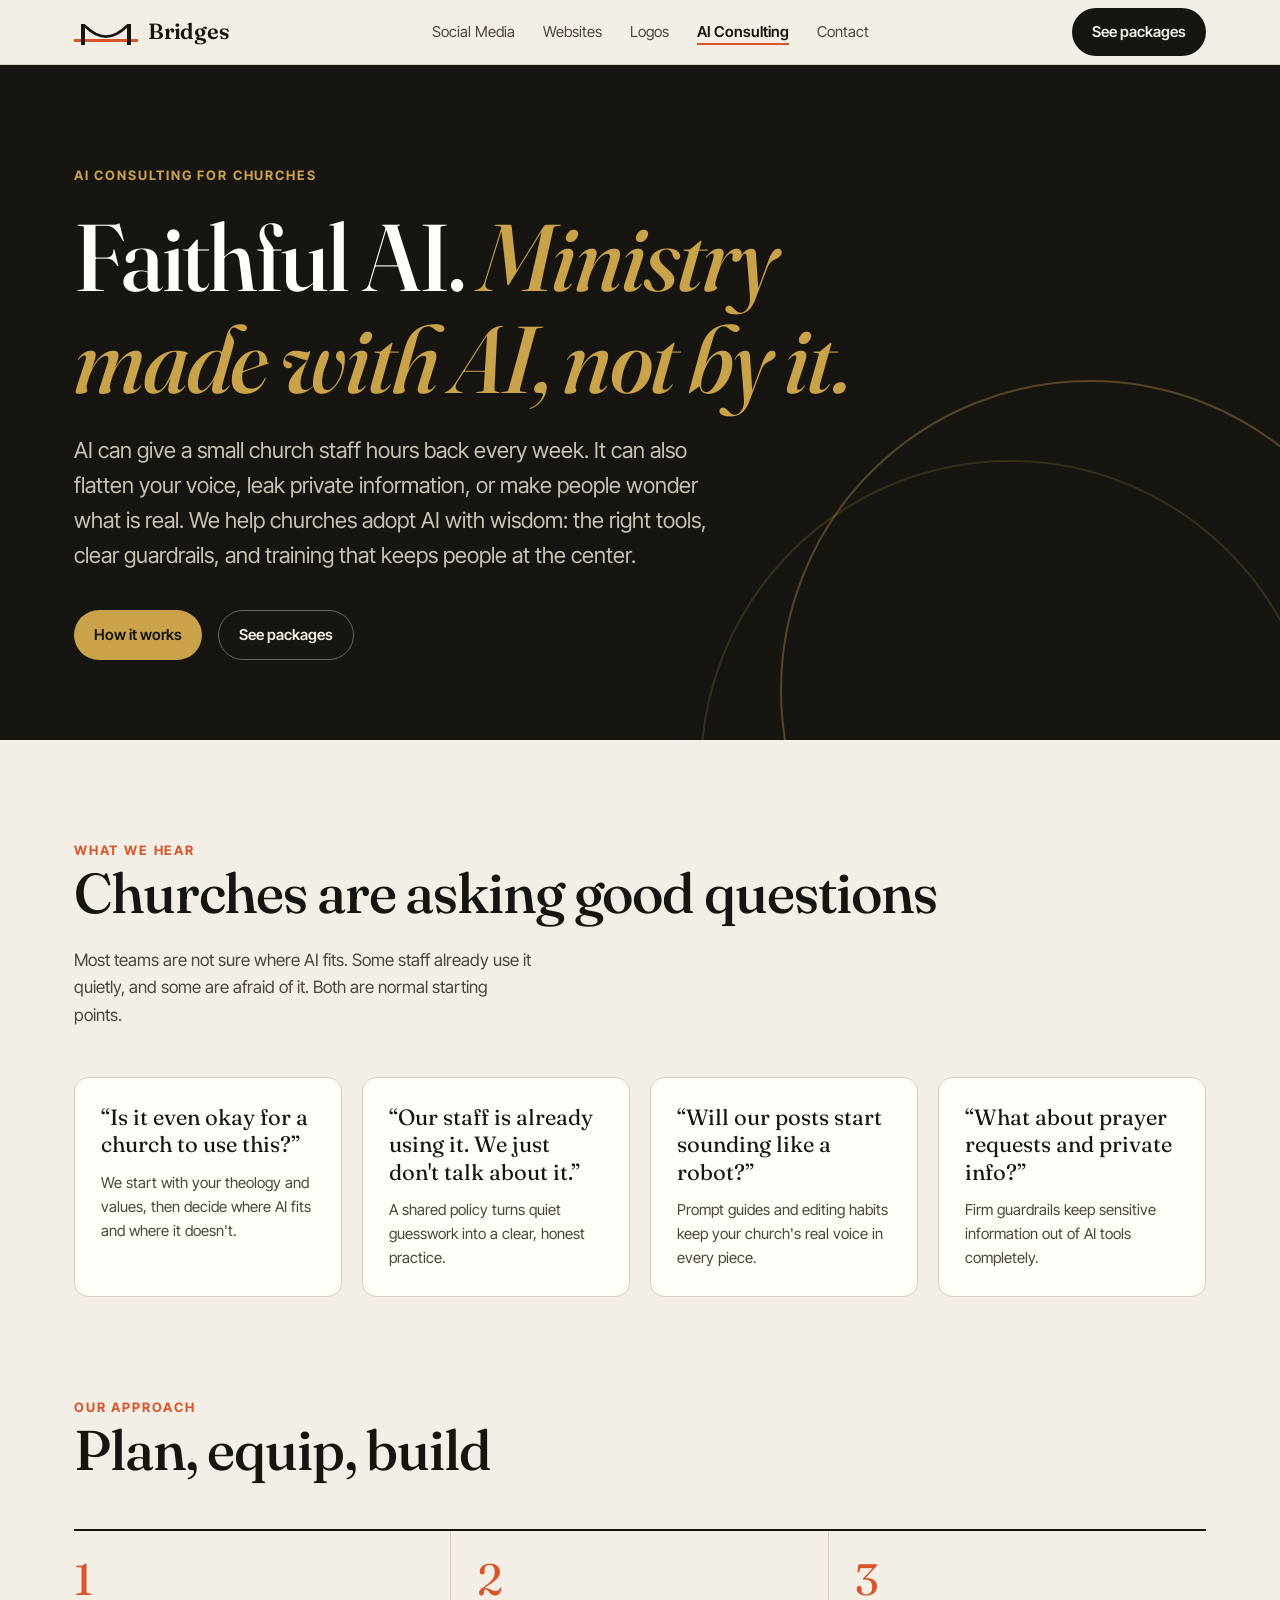
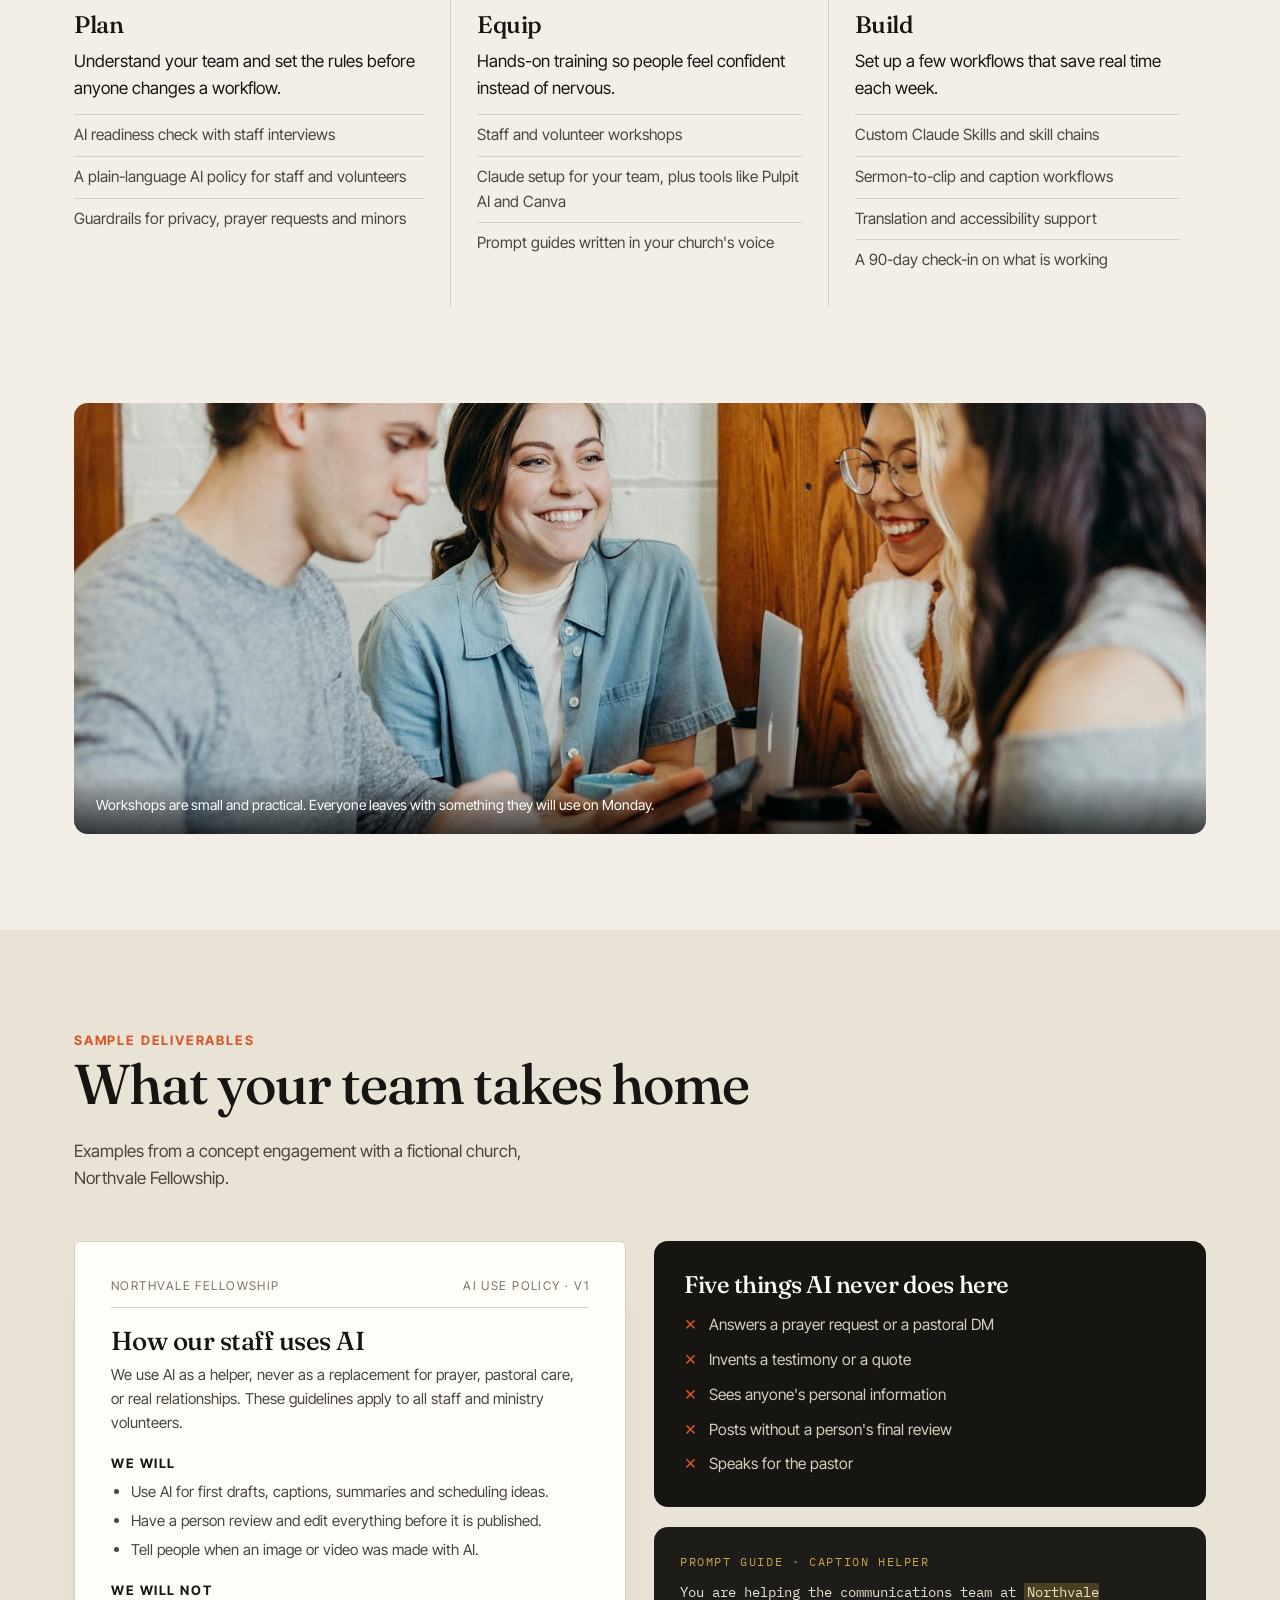
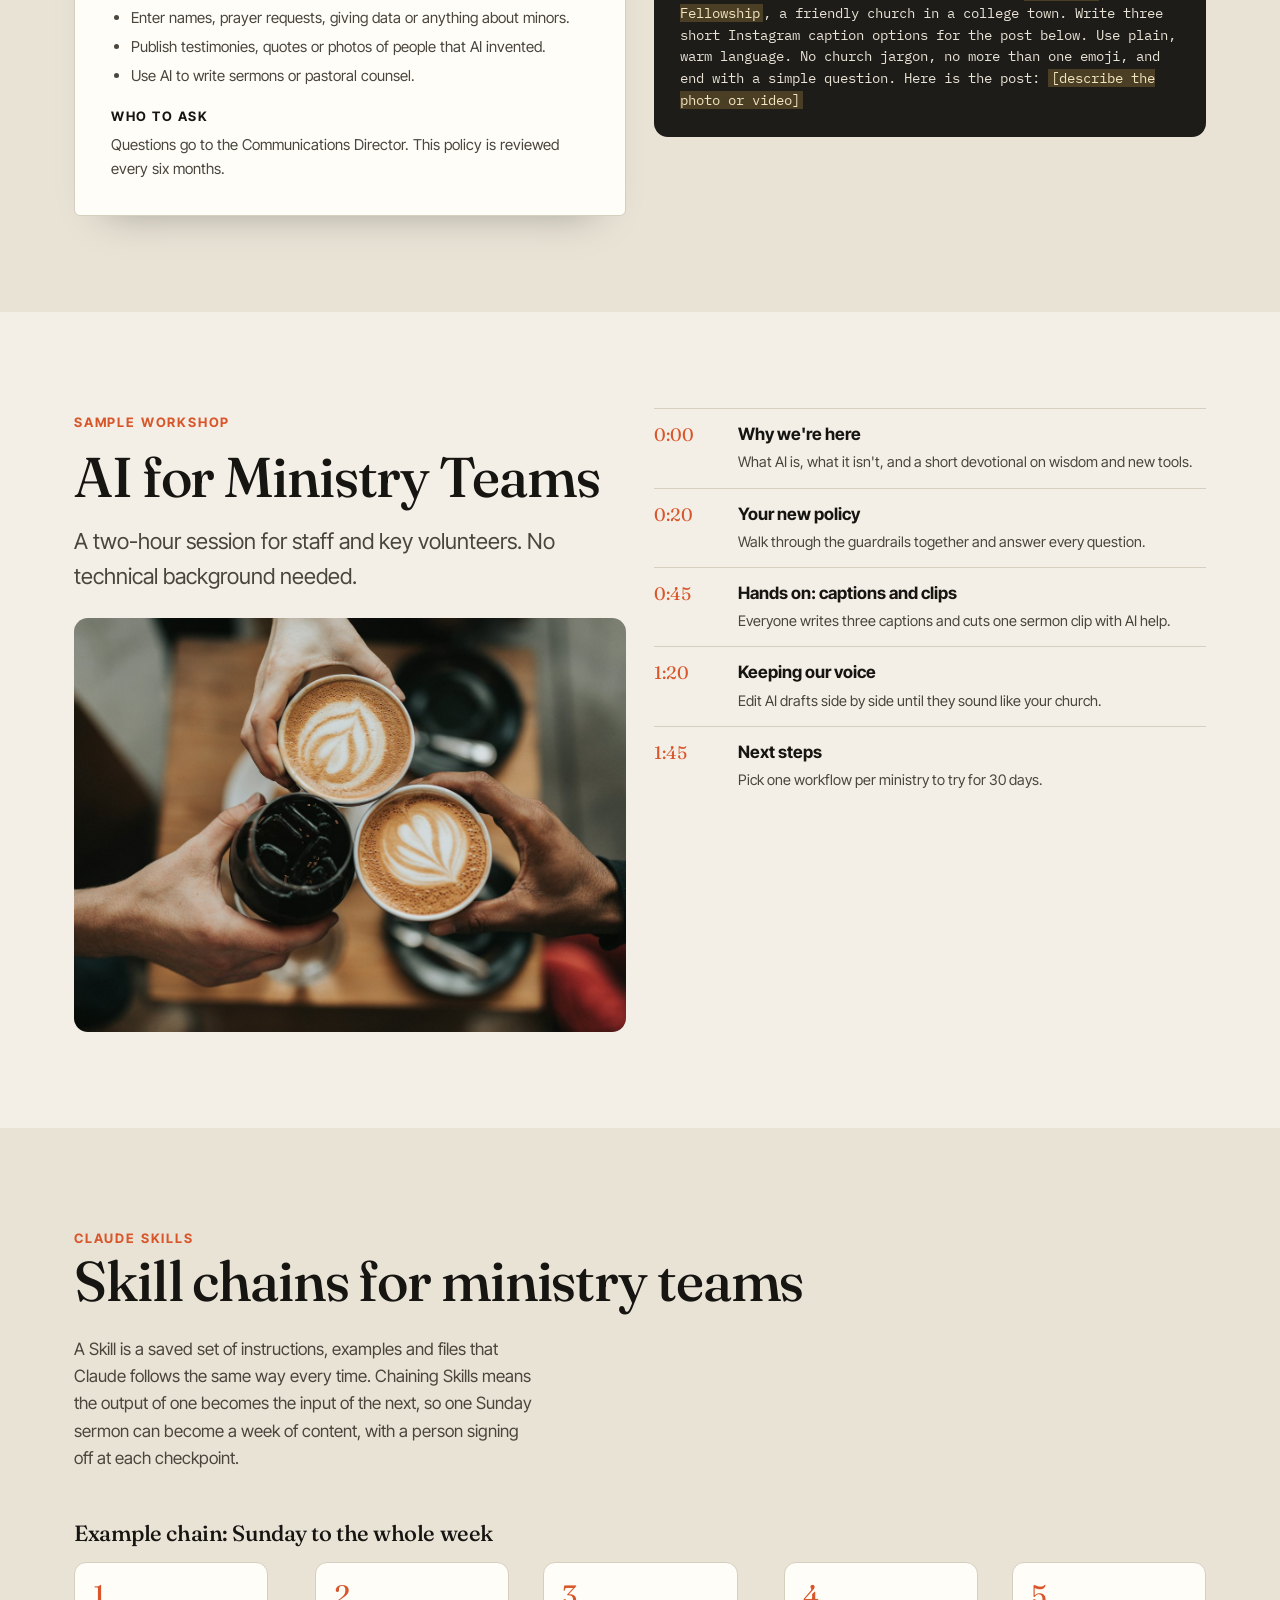
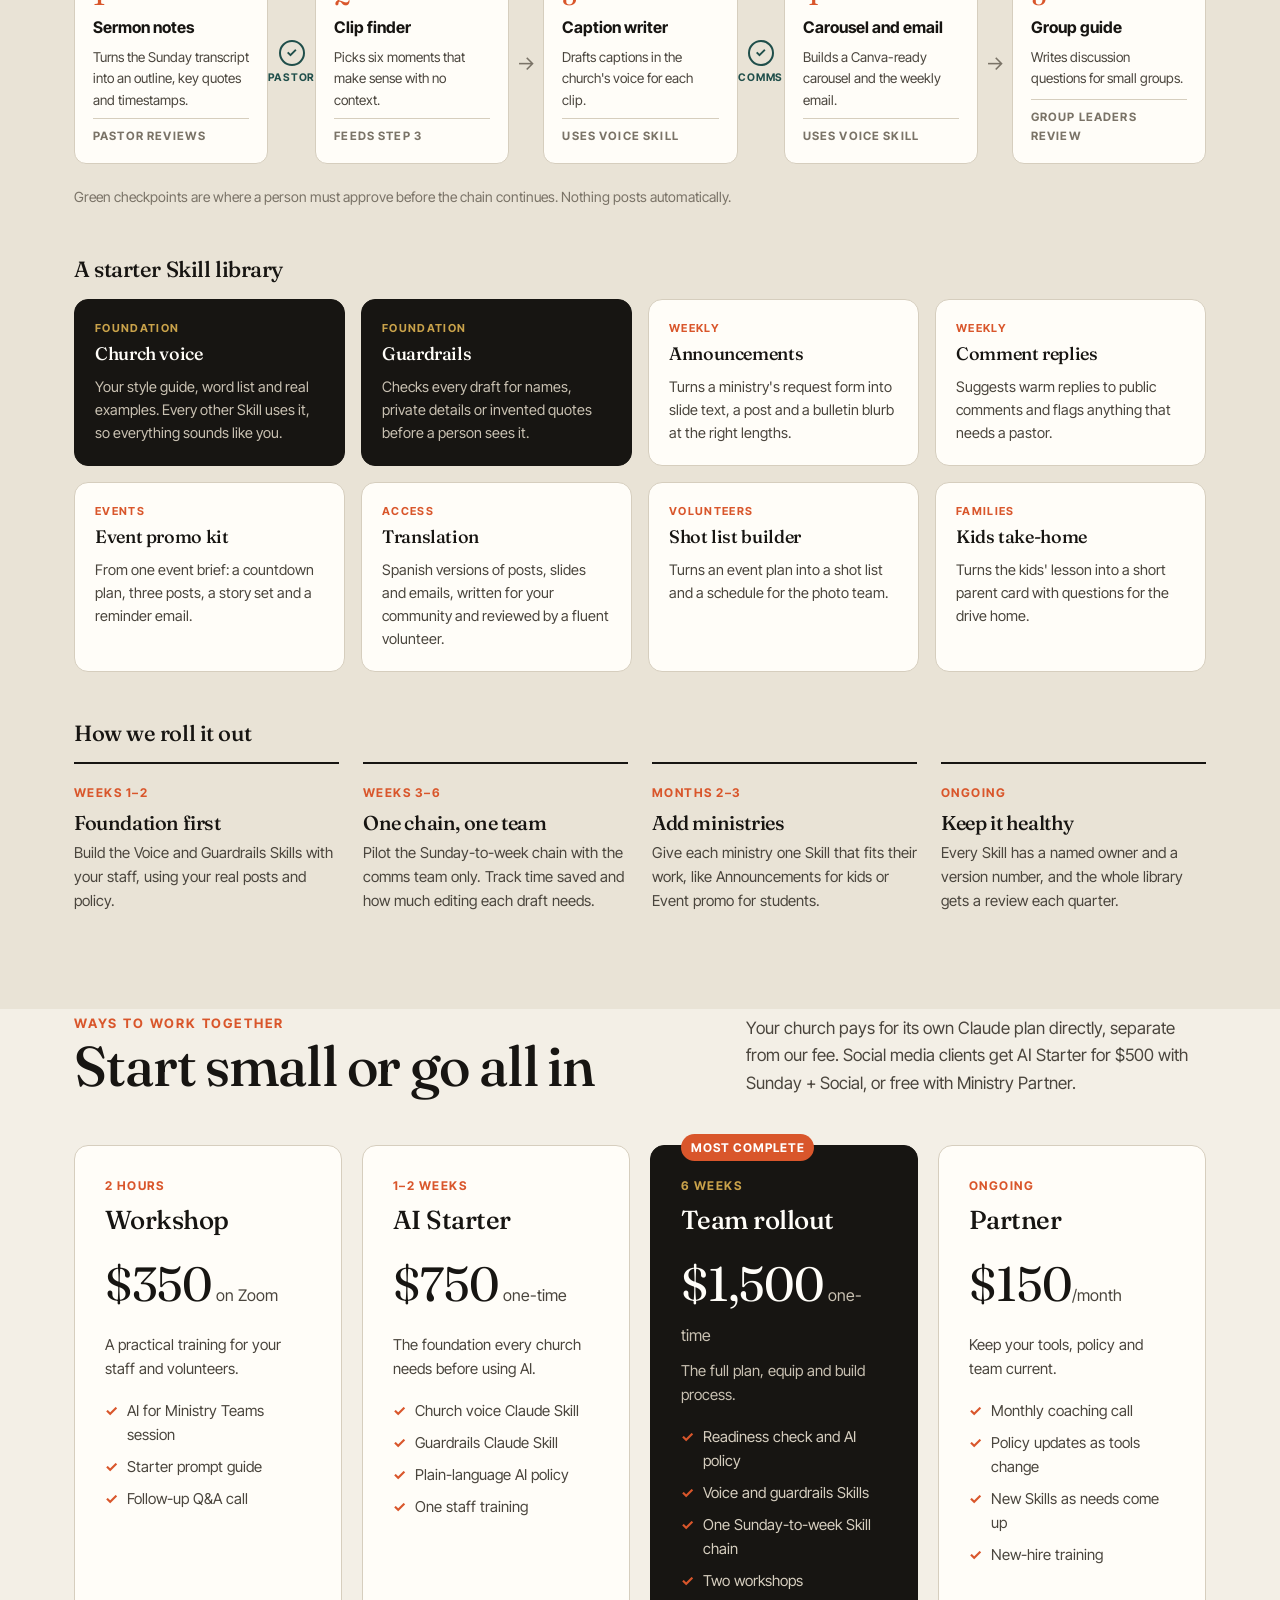
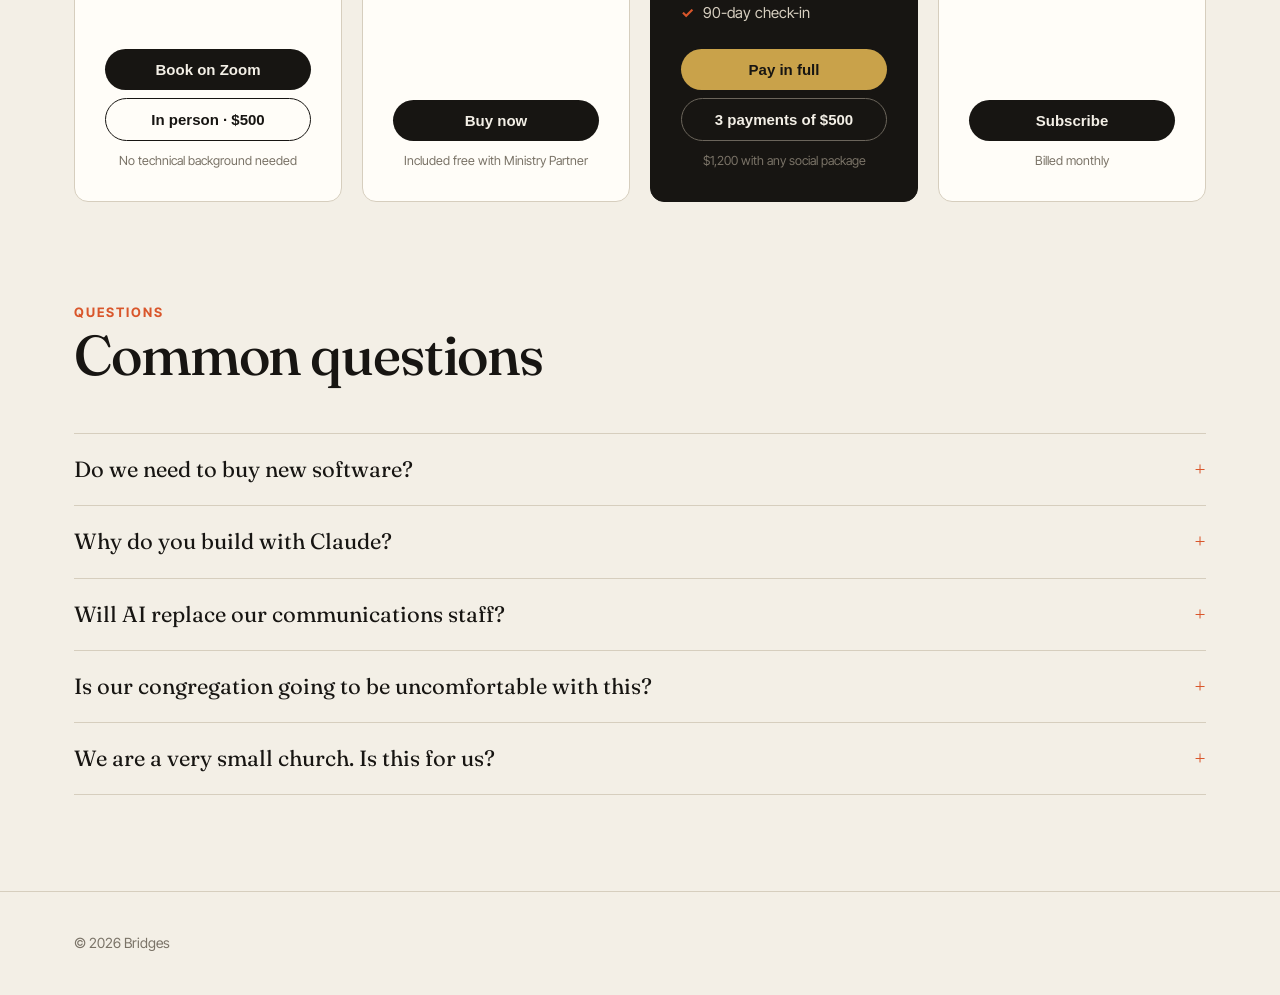
==== ai.html @ 1aa8caf9 "Add files via upload" ====
<!doctype html>
<html lang="en">
<head>
<meta charset="utf-8">
<meta name="viewport" content="width=device-width, initial-scale=1">
<title>AI Consulting — Bridges</title>
<meta name="description" content="Faithful AI: helping churches adopt AI with wisdom, clear guardrails and practical training.">
<link rel="preconnect" href="https://fonts.googleapis.com">
<link rel="preconnect" href="https://fonts.gstatic.com" crossorigin>
<link href="https://fonts.googleapis.com/css2?family=Fraunces:ital,opsz,wght@0,9..144,300..700;1,9..144,300..700&family=Inter+Tight:wght@400;500;600;700&family=Cormorant+Garamond:wght@400;500&family=Josefin+Sans:wght@400;600&family=Anton&family=Instrument+Serif:ital@0;1&family=Archivo+Black&family=IBM+Plex+Mono:wght@400;600&family=Bricolage+Grotesque:opsz,wght@12..96,800&family=Shrikhand&display=swap" rel="stylesheet">
<link rel="stylesheet" href="styles.css">
<style>
.ai-hero{background:var(--ink);color:var(--paper);padding:96px 0 80px;position:relative;overflow:hidden}
.ai-hero .eyebrow{color:var(--gold)}
.ai-hero h1{margin:18px 0 22px;max-width:900px;color:var(--white)}
.ai-hero h1 em{font-style:italic;color:var(--gold)}
.ai-hero .lede{color:#C9C1B2}
.ai-hero .btn{background:var(--gold);color:var(--ink)}
.ai-hero .btn:hover{background:var(--white)}
.ai-hero .btn.ghost{background:transparent;color:var(--paper);border-color:#6B655B}
.ai-hero .arc{position:absolute;right:-120px;bottom:-260px;width:620px;height:620px;border:2px solid rgba(201,162,74,.35);border-radius:50%}
.ai-hero .arc.b{right:-40px;bottom:-340px;width:620px;height:620px;border-color:rgba(201,162,74,.18)}
.worry{display:grid;grid-template-columns:repeat(4,1fr);gap:20px}
.worry .panel q{font-family:var(--serif);font-size:22px;line-height:1.25;display:block;color:var(--ink);quotes:"“" "”"}
.worry .panel p{margin-top:12px;font-size:15px}
@media (max-width:900px){.worry{grid-template-columns:1fr 1fr}}@media (max-width:560px){.worry{grid-template-columns:1fr}}
.phase{display:grid;grid-template-columns:repeat(3,1fr);gap:0;border-top:2px solid var(--ink)}
.phase>div{padding:26px 26px 26px 0;border-right:1px solid var(--line)}.phase>div+div{padding-left:26px}.phase>div:last-child{border-right:0}
.phase b{font-family:var(--serif);font-weight:400;font-size:44px;color:var(--ember);line-height:1;display:block}
.phase h3{margin:10px 0 8px}
.phase ul{list-style:none;margin-top:12px}.phase li{padding:8px 0;border-top:1px solid var(--line);font-size:15.5px;color:var(--ink-2)}
@media (max-width:820px){.phase{grid-template-columns:1fr}.phase>div,.phase>div+div{padding:22px 0;border-right:0;border-bottom:1px solid var(--line)}}
.doc{background:var(--white);border:1px solid var(--line);border-radius:6px;padding:34px 36px;box-shadow:0 24px 40px -30px rgba(0,0,0,.35);font-size:15px;color:var(--ink-2)}
.doc .dh{display:flex;justify-content:space-between;font-size:12px;letter-spacing:.12em;text-transform:uppercase;color:var(--muted);border-bottom:1px solid var(--line);padding-bottom:12px;margin-bottom:18px}
.doc h3{font-size:26px;color:var(--ink);margin-bottom:6px}
.doc h4{font-size:13px;letter-spacing:.12em;text-transform:uppercase;margin:18px 0 6px;color:var(--ink)}
.doc ol,.doc ul{padding-left:20px;display:grid;gap:5px}
.never{background:var(--ink);color:var(--paper);border-radius:var(--r);padding:30px}
.never h3{color:var(--white);font-size:24px}
.never ul{list-style:none;margin-top:14px;display:grid;gap:10px}
.never li{display:flex;gap:12px;font-size:15.5px;color:#D6CEBF}.never li::before{content:"✕";color:var(--ember);font-weight:700}
.agenda{list-style:none}
.agenda li{display:grid;grid-template-columns:70px 1fr;gap:14px;padding:12px 0;border-top:1px solid var(--line)}
.agenda time{font-family:var(--serif);font-size:18px;color:var(--ember)}
.agenda b{display:block;color:var(--ink)}
.agenda span{font-size:14.5px;color:var(--ink-2)}
.photo-band{position:relative;border-radius:var(--r);overflow:hidden;aspect-ratio:21/8;max-width:100%}
.photo-band img{width:100%;height:100%;object-fit:cover;display:block}
.photo-band figcaption{position:absolute;left:0;right:0;bottom:0;padding:18px 22px;color:#fff;background:linear-gradient(transparent,rgba(0,0,0,.7));font-size:14px}
.prompt{background:#1E1C19;color:#E9E3D6;border-radius:var(--r);padding:26px;font-family:"IBM Plex Mono",ui-monospace,monospace;font-size:13.5px;line-height:1.6}
.prompt .lbl{color:var(--gold);font-size:11.5px;letter-spacing:.14em;text-transform:uppercase;display:block;margin-bottom:10px}
.prompt mark{background:rgba(201,162,74,.25);color:#F3E5BF;padding:0 3px}
.faq details{border-top:1px solid var(--line);padding:18px 0}.faq details:last-child{border-bottom:1px solid var(--line)}
.faq summary{cursor:pointer;font-family:var(--serif);font-size:22px;list-style:none;display:flex;justify-content:space-between;gap:16px}
.faq summary::after{content:"+";color:var(--ember)}.faq details[open] summary::after{content:"–"}
.faq summary::-webkit-details-marker{display:none}
.faq p{margin-top:10px;color:var(--ink-2);max-width:760px}

.chain{display:flex;align-items:stretch;gap:0;overflow-x:auto;padding-bottom:8px}
.chain .sk{flex:1 0 170px;background:var(--white);border:1px solid var(--line);border-radius:12px;padding:18px;display:flex;flex-direction:column;gap:6px}
.chain .sk .ix{font-family:var(--serif);font-size:28px;color:var(--ember);line-height:1}
.chain .sk b{font-size:16px;color:var(--ink)}
.chain .sk span{font-size:13.5px;color:var(--ink-2)}
.chain .sk em{font-style:normal;font-size:11.5px;font-weight:700;letter-spacing:.1em;text-transform:uppercase;color:var(--muted);margin-top:auto;padding-top:8px;border-top:1px solid var(--line)}
.chain .ar{flex:0 0 34px;display:grid;place-items:center;color:var(--muted);font-size:20px}
.chain .chk{flex:0 0 46px;display:flex;flex-direction:column;align-items:center;justify-content:center;gap:4px;font-size:10.5px;font-weight:700;letter-spacing:.08em;text-transform:uppercase;color:var(--teal);text-align:center}
.chain .chk i{width:26px;height:26px;border-radius:50%;border:2px solid var(--teal);display:grid;place-items:center;font-style:normal;font-size:13px}
.lib{display:grid;grid-template-columns:repeat(4,1fr);gap:16px}
.lib .panel{padding:20px}.lib .panel h3{font-size:18px}.lib .panel p{font-size:14.5px}
.lib .kind{font-size:11px;font-weight:700;letter-spacing:.12em;text-transform:uppercase;color:var(--ember);display:block;margin-bottom:6px}
.lib .found{background:var(--ink);border-color:var(--ink)}.lib .found h3{color:var(--white)}.lib .found p{color:#C9C1B2}.lib .found .kind{color:var(--gold)}
@media (max-width:900px){.lib{grid-template-columns:1fr 1fr}}@media (max-width:560px){.lib{grid-template-columns:1fr}}
.roll{display:grid;grid-template-columns:repeat(4,1fr);gap:24px}
.roll div{border-top:2px solid var(--ink);padding-top:14px}
.roll small{font-size:12px;font-weight:700;letter-spacing:.12em;text-transform:uppercase;color:var(--ember)}
.roll h3{font-size:20px;margin:6px 0}.roll p{font-size:15px;color:var(--ink-2)}
@media (max-width:820px){.roll{grid-template-columns:1fr 1fr}}@media (max-width:520px){.roll{grid-template-columns:1fr}}
.plans{display:grid;grid-template-columns:repeat(3,1fr);gap:20px;align-items:stretch}
.plan{background:var(--white);border:1px solid var(--line);border-radius:var(--r);padding:30px;display:flex;flex-direction:column;gap:10px;position:relative}
.plan.feat{background:var(--ink);color:var(--paper);border-color:var(--ink)}
.plan .pop{position:absolute;top:-12px;left:30px;background:var(--ember);color:#fff;font-size:12px;font-weight:700;letter-spacing:.08em;text-transform:uppercase;padding:4px 10px;border-radius:99px}
.plan .len{font-size:12px;font-weight:700;letter-spacing:.12em;text-transform:uppercase;color:var(--ember)}.plan.feat .len{color:var(--gold)}
.plan h3{font-size:26px}.plan.feat h3{color:var(--white)}
.plan .price{font-size:16px;color:var(--ink-2)}.plan.feat .price{color:#C9C1B2}
.plan .price b{font-family:var(--serif);font-weight:400;font-size:48px;color:var(--ink);letter-spacing:-.02em}.plan.feat .price b{color:var(--white)}
.plan ul{list-style:none;display:grid;align-content:start;gap:8px;margin:8px 0 14px;font-size:15px;color:var(--ink-2);flex:1}.plan.feat ul{color:#D6CEBF}
.plan li{padding-left:22px;position:relative}.plan li::before{content:"✓";position:absolute;left:0;color:var(--ember);font-weight:700}
.plan .btn{justify-content:center}.plan.feat .btn{background:var(--gold);color:var(--ink)}.plan.feat .btn:hover{background:var(--white)}
.plan .small{font-size:12.5px;color:var(--muted);text-align:center}
@media (max-width:900px){.plans{grid-template-columns:1fr}}
.toast{position:fixed;left:50%;bottom:max(24px,env(safe-area-inset-bottom,0px));translate:-50% 0;background:var(--ink);color:var(--paper);padding:14px 20px;border-radius:12px;font-size:15px;box-shadow:0 18px 40px -16px rgba(0,0,0,.5);z-index:100;max-width:calc(100% - 32px)}
.plan .pdesc{font-size:15px;color:var(--ink-2)}.plan.feat .pdesc{color:#C9C1B2}
.plan .btn+.btn{margin-top:-2px}
.plan.feat .btn.ghost{background:transparent;color:var(--paper);border-color:#6B655B}
.plans.ai4{grid-template-columns:repeat(4,1fr)}@media (max-width:1100px){.plans.ai4{grid-template-columns:1fr 1fr}}@media (max-width:640px){.plans.ai4{grid-template-columns:1fr}}
</style>
</head>
<body>
<nav class="nav">
  <div class="wrap">
    <a class="logo" href="index.html"><span class="logo-mark"></span>Bridges</a>
    <ul class="nav-links"><li><a href="index.html">Social Media</a></li><li><a href="web.html">Websites</a></li><li><a href="logos.html">Logos</a></li><li><a href="ai.html" class="on">AI Consulting</a></li><li><a href="contact.html">Contact</a></li></ul>
    <a class="btn" href="index.html#packages">See packages</a>
  </div>
</nav>

<header class="ai-hero">
  <span class="arc"></span><span class="arc b"></span>
  <div class="wrap" style="position:relative">
    <span class="eyebrow">AI consulting for churches</span>
    <h1>Faithful AI. <em>Ministry made with AI, not by it.</em></h1>
    <p class="lede">AI can give a small church staff hours back every week. It can also flatten your voice, leak private information, or make people wonder what is real. We help churches adopt AI with wisdom: the right tools, clear guardrails, and training that keeps people at the center.</p>
    <div class="hero-row"><a class="btn" href="#approach">How it works</a><a class="btn ghost" href="index.html#packages">See packages</a></div>
  </div>
</header>

<section>
  <div class="wrap">
    <div class="sec-head"><div><span class="eyebrow">What we hear</span><h2>Churches are asking good questions</h2></div><p>Most teams are not sure where AI fits. Some staff already use it quietly, and some are afraid of it. Both are normal starting points.</p></div>
    <div class="worry">
      <div class="panel"><q>Is it even okay for a church to use this?</q><p>We start with your theology and values, then decide where AI fits and where it doesn't.</p></div>
      <div class="panel"><q>Our staff is already using it. We just don't talk about it.</q><p>A shared policy turns quiet guesswork into a clear, honest practice.</p></div>
      <div class="panel"><q>Will our posts start sounding like a robot?</q><p>Prompt guides and editing habits keep your church's real voice in every piece.</p></div>
      <div class="panel"><q>What about prayer requests and private info?</q><p>Firm guardrails keep sensitive information out of AI tools completely.</p></div>
    </div>
  </div>
</section>

<section id="approach" style="padding-top:0">
  <div class="wrap">
    <div class="sec-head"><div><span class="eyebrow">Our approach</span><h2>Plan, equip, build</h2></div></div>
    <div class="phase">
      <div><b>1</b><h3>Plan</h3><p>Understand your team and set the rules before anyone changes a workflow.</p><ul><li>AI readiness check with staff interviews</li><li>A plain-language AI policy for staff and volunteers</li><li>Guardrails for privacy, prayer requests and minors</li></ul></div>
      <div><b>2</b><h3>Equip</h3><p>Hands-on training so people feel confident instead of nervous.</p><ul><li>Staff and volunteer workshops</li><li>Claude setup for your team, plus tools like Pulpit AI and Canva</li><li>Prompt guides written in your church's voice</li></ul></div>
      <div><b>3</b><h3>Build</h3><p>Set up a few workflows that save real time each week.</p><ul><li>Custom Claude Skills and skill chains</li><li>Sermon-to-clip and caption workflows</li><li>Translation and accessibility support</li><li>A 90-day check-in on what is working</li></ul></div>
    </div>
  </div>
</section>

<section style="padding-top:0">
  <div class="wrap">
    <figure class="photo-band"><img src="img/nv-group.jpg" alt="A small group of church staff talking around a table"><figcaption>Workshops are small and practical. Everyone leaves with something they will use on Monday.</figcaption></figure>
  </div>
</section>

<section style="background:var(--paper-2)">
  <div class="wrap">
    <div class="sec-head"><div><span class="eyebrow">Sample deliverables</span><h2>What your team takes home</h2></div><p>Examples from a concept engagement with a fictional church, Northvale Fellowship.</p></div>
    <div class="two" style="align-items:start">
      <div class="doc">
        <div class="dh"><span>Northvale Fellowship</span><span>AI Use Policy · v1</span></div>
        <h3>How our staff uses AI</h3>
        <p>We use AI as a helper, never as a replacement for prayer, pastoral care, or real relationships. These guidelines apply to all staff and ministry volunteers.</p>
        <h4>We will</h4>
        <ul><li>Use AI for first drafts, captions, summaries and scheduling ideas.</li><li>Have a person review and edit everything before it is published.</li><li>Tell people when an image or video was made with AI.</li></ul>
        <h4>We will not</h4>
        <ul><li>Enter names, prayer requests, giving data or anything about minors.</li><li>Publish testimonies, quotes or photos of people that AI invented.</li><li>Use AI to write sermons or pastoral counsel.</li></ul>
        <h4>Who to ask</h4>
        <p>Questions go to the Communications Director. This policy is reviewed every six months.</p>
      </div>
      <div style="display:grid;gap:20px">
        <div class="never"><h3>Five things AI never does here</h3><ul><li>Answers a prayer request or a pastoral DM</li><li>Invents a testimony or a quote</li><li>Sees anyone's personal information</li><li>Posts without a person's final review</li><li>Speaks for the pastor</li></ul></div>
        <div class="prompt"><span class="lbl">Prompt guide · caption helper</span>You are helping the communications team at <mark>Northvale Fellowship</mark>, a friendly church in a college town. Write three short Instagram caption options for the post below. Use plain, warm language. No church jargon, no more than one emoji, and end with a simple question. Here is the post: <mark>[describe the photo or video]</mark></div>
      </div>
    </div>
  </div>
</section>

<section>
  <div class="wrap two" style="align-items:start">
    <div>
      <span class="eyebrow">Sample workshop</span>
      <h2 style="margin-top:12px">AI for Ministry Teams</h2>
      <p class="lede" style="margin-top:16px">A two-hour session for staff and key volunteers. No technical background needed.</p>
      <figure class="photo-band" style="aspect-ratio:4/3;margin-top:24px"><img src="img/nv-coffee.jpg" alt="Two coffee cups on a table"></figure>
    </div>
    <ol class="agenda">
      <li><time>0:00</time><div><b>Why we're here</b><span>What AI is, what it isn't, and a short devotional on wisdom and new tools.</span></div></li>
      <li><time>0:20</time><div><b>Your new policy</b><span>Walk through the guardrails together and answer every question.</span></div></li>
      <li><time>0:45</time><div><b>Hands on: captions and clips</b><span>Everyone writes three captions and cuts one sermon clip with AI help.</span></div></li>
      <li><time>1:20</time><div><b>Keeping our voice</b><span>Edit AI drafts side by side until they sound like your church.</span></div></li>
      <li><time>1:45</time><div><b>Next steps</b><span>Pick one workflow per ministry to try for 30 days.</span></div></li>
    </ol>
  </div>
</section>


<section id="skills" style="background:var(--paper-2)">
  <div class="wrap">
    <div class="sec-head"><div><span class="eyebrow">Claude Skills</span><h2>Skill chains for ministry teams</h2></div><p>A Skill is a saved set of instructions, examples and files that Claude follows the same way every time. Chaining Skills means the output of one becomes the input of the next, so one Sunday sermon can become a week of content, with a person signing off at each checkpoint.</p></div>
    <h3 style="font-size:22px;margin-bottom:16px">Example chain: Sunday to the whole week</h3>
    <div class="chain"><div class="sk"><span class="ix">1</span><b>Sermon notes</b><span>Turns the Sunday transcript into an outline, key quotes and timestamps.</span><em>Pastor reviews</em></div><div class="chk"><i>✓</i>Pastor</div><div class="sk"><span class="ix">2</span><b>Clip finder</b><span>Picks six moments that make sense with no context.</span><em>Feeds step 3</em></div><div class="ar">→</div><div class="sk"><span class="ix">3</span><b>Caption writer</b><span>Drafts captions in the church's voice for each clip.</span><em>Uses Voice skill</em></div><div class="chk"><i>✓</i>Comms</div><div class="sk"><span class="ix">4</span><b>Carousel and email</b><span>Builds a Canva-ready carousel and the weekly email.</span><em>Uses Voice skill</em></div><div class="ar">→</div><div class="sk"><span class="ix">5</span><b>Group guide</b><span>Writes discussion questions for small groups.</span><em>Group leaders review</em></div></div>
    <p class="note">Green checkpoints are where a person must approve before the chain continues. Nothing posts automatically.</p>

    <h3 style="font-size:22px;margin:48px 0 16px">A starter Skill library</h3>
    <div class="lib">
      <div class="panel found"><span class="kind">Foundation</span><h3>Church voice</h3><p>Your style guide, word list and real examples. Every other Skill uses it, so everything sounds like you.</p></div>
      <div class="panel found"><span class="kind">Foundation</span><h3>Guardrails</h3><p>Checks every draft for names, private details or invented quotes before a person sees it.</p></div>
      <div class="panel"><span class="kind">Weekly</span><h3>Announcements</h3><p>Turns a ministry's request form into slide text, a post and a bulletin blurb at the right lengths.</p></div>
      <div class="panel"><span class="kind">Weekly</span><h3>Comment replies</h3><p>Suggests warm replies to public comments and flags anything that needs a pastor.</p></div>
      <div class="panel"><span class="kind">Events</span><h3>Event promo kit</h3><p>From one event brief: a countdown plan, three posts, a story set and a reminder email.</p></div>
      <div class="panel"><span class="kind">Access</span><h3>Translation</h3><p>Spanish versions of posts, slides and emails, written for your community and reviewed by a fluent volunteer.</p></div>
      <div class="panel"><span class="kind">Volunteers</span><h3>Shot list builder</h3><p>Turns an event plan into a shot list and a schedule for the photo team.</p></div>
      <div class="panel"><span class="kind">Families</span><h3>Kids take-home</h3><p>Turns the kids' lesson into a short parent card with questions for the drive home.</p></div>
    </div>

    <h3 style="font-size:22px;margin:48px 0 16px">How we roll it out</h3>
    <div class="roll">
      <div><small>Weeks 1–2</small><h3>Foundation first</h3><p>Build the Voice and Guardrails Skills with your staff, using your real posts and policy.</p></div>
      <div><small>Weeks 3–6</small><h3>One chain, one team</h3><p>Pilot the Sunday-to-week chain with the comms team only. Track time saved and how much editing each draft needs.</p></div>
      <div><small>Months 2–3</small><h3>Add ministries</h3><p>Give each ministry one Skill that fits their work, like Announcements for kids or Event promo for students.</p></div>
      <div><small>Ongoing</small><h3>Keep it healthy</h3><p>Every Skill has a named owner and a version number, and the whole library gets a review each quarter.</p></div>
    </div>
  </div>
</section>

<section id="packages" style="padding-top:0">
  <div class="wrap">
    <div class="sec-head"><div><span class="eyebrow">Ways to work together</span><h2>Start small or go all in</h2></div><p>Your church pays for its own Claude plan directly, separate from our fee. Social media clients get AI Starter for $500 with Sunday + Social, or free with Ministry Partner.</p></div>
    <div class="plans ai4"><div class="plan"><span class="len">2 hours</span><h3>Workshop</h3><p class="price"><b>$350</b> on Zoom</p><p class="pdesc">A practical training for your staff and volunteers.</p><ul><li>AI for Ministry Teams session</li><li>Starter prompt guide</li><li>Follow-up Q&amp;A call</li></ul><button class="btn buy" type="button" data-plan="workshopzoom">Book on Zoom</button><button class="btn ghost buy" type="button" data-plan="workshopinperson">In person · $500</button><span class="small">No technical background needed</span></div><div class="plan"><span class="len">1–2 weeks</span><h3>AI Starter</h3><p class="price"><b>$750</b> one-time</p><p class="pdesc">The foundation every church needs before using AI.</p><ul><li>Church voice Claude Skill</li><li>Guardrails Claude Skill</li><li>Plain-language AI policy</li><li>One staff training</li></ul><button class="btn buy" type="button" data-plan="starter">Buy now</button><span class="small">Included free with Ministry Partner</span></div><div class="plan feat"><span class="pop">Most complete</span><span class="len">6 weeks</span><h3>Team rollout</h3><p class="price"><b>$1,500</b> one-time</p><p class="pdesc">The full plan, equip and build process.</p><ul><li>Readiness check and AI policy</li><li>Voice and guardrails Skills</li><li>One Sunday-to-week Skill chain</li><li>Two workshops</li><li>90-day check-in</li></ul><button class="btn buy" type="button" data-plan="rollout">Pay in full</button><button class="btn ghost buy" type="button" data-plan="rollout3">3 payments of $500</button><span class="small">$1,200 with any social package</span></div><div class="plan"><span class="len">Ongoing</span><h3>Partner</h3><p class="price"><b>$150</b>/month</p><p class="pdesc">Keep your tools, policy and team current.</p><ul><li>Monthly coaching call</li><li>Policy updates as tools change</li><li>New Skills as needs come up</li><li>New-hire training</li></ul><button class="btn buy" type="button" data-plan="aipartner">Subscribe</button><span class="small">Billed monthly</span></div></div>
  </div>
</section>

<section style="padding-top:0">
  <div class="wrap">
    <div class="sec-head"><div><span class="eyebrow">Questions</span><h2>Common questions</h2></div></div>
    <div class="faq">
      <details><summary>Do we need to buy new software?</summary><p>Usually not much. We build your workflows with Claude, so the main addition is a Claude plan for the staff who will use it. Everything else works with tools you likely already have, like Canva and Subsplash. We recommend other paid tools only when they clearly save time.</p></details>
      <details><summary>Why do you build with Claude?</summary><p>Claude lets us package your church's voice, guardrails and weekly tasks into Skills that work the same way every time and can be shared across your whole team. It is also strong at careful, natural writing, which matters when every word represents your church. If your team already uses a different assistant, we will help you decide what fits.</p></details>
      <details><summary>Will AI replace our communications staff?</summary><p>No. The goal is to give your people more time for the work only people can do: relationships, storytelling and care. AI handles first drafts and busywork.</p></details>
      <details><summary>Is our congregation going to be uncomfortable with this?</summary><p>Being open helps. We help you explain how and why your church uses AI, and the policy commits to labeling AI-made images and video.</p></details>
      <details><summary>We are a very small church. Is this for us?</summary><p>Yes. Small teams often benefit the most, because a few hours saved each week matters more when one person does everything.</p></details>
    </div>
  </div>
</section>


<footer><div class="wrap"><span>© 2026 Bridges</span></div></footer>
<script>
(function(){
  /* Paste each Stripe Payment Link here once it exists */
  var LINKS={workshopzoom:"",workshopinperson:"",starter:"",rollout:"",rollout3:"",aipartner:""};
  var t;function toast(msg){var d=document.querySelector('.toast');if(!d){d=document.createElement('div');d.className='toast';d.setAttribute('role','status');document.body.appendChild(d);}d.textContent=msg;d.hidden=false;clearTimeout(t);t=setTimeout(function(){d.hidden=true},4000);}
  document.querySelectorAll('.buy').forEach(function(b){b.addEventListener('click',function(){var u=LINKS[b.dataset.plan];if(u){window.location.href=u;}else{toast('Online checkout is almost ready. Please check back soon.');}});});
})();
</script>
<script>(function(){try{history.scrollRestoration="manual"}catch(e){}function top(){if(!location.hash)window.scrollTo(0,0)}top();setTimeout(top,80);addEventListener("load",function(){top();setTimeout(top,80)});addEventListener("pageshow",top);})();</script>
</body>
</html>
---- styles.css ----
/* Bridges — shared styles */
:root{
  --paper:#F3EFE6;
  --paper-2:#E9E3D6;
  --ink:#171512;
  --ink-2:#4A453D;
  --muted:#7A7367;
  --line:#D6CEBE;
  --ember:#D9562B;
  --ember-dk:#B3401B;
  --teal:#1F4E4A;
  --gold:#C9A24A;
  --white:#FFFDF8;
  --serif:"Fraunces", Georgia, "Times New Roman", serif;
  --sans:"Inter Tight", "Inter", system-ui, -apple-system, "Segoe UI", sans-serif;
  --max:1180px;
  --r:14px;
}
*{box-sizing:border-box;margin:0;padding:0}
html{scroll-behavior:smooth}
body{background:var(--paper);color:var(--ink);font-family:var(--sans);font-size:17px;line-height:1.6;-webkit-font-smoothing:antialiased;overflow-x:hidden}
img,svg{display:block;max-width:100%}
a{color:inherit}
.wrap{max-width:var(--max);margin:0 auto;padding:0 24px}
@media (max-width:600px){.wrap{padding:0 16px}}

/* nav */
.nav{position:sticky;top:0;z-index:50;background:rgba(243,239,230,.92);backdrop-filter:blur(8px);border-bottom:1px solid var(--line)}
.nav .wrap{display:flex;align-items:center;justify-content:space-between;height:64px;gap:16px}
.logo{display:flex;align-items:center;gap:10px;text-decoration:none;font-family:var(--serif);font-weight:600;font-size:22px;letter-spacing:-.01em}
.logo-mark{width:64px;height:32px;flex:none;background:url("data:image/svg+xml,%3Csvg xmlns='http://www.w3.org/2000/svg' viewBox='0 0 64 32' width='64' height='32'%3E%3Cline x1='0' y1='24.5' x2='64' y2='24.5' stroke='%23D9562B' stroke-width='3'/%3E%3Cpath d='M11 10 Q32 31 53 10' fill='none' stroke='%23171512' stroke-width='2.6' stroke-linecap='round'/%3E%3Cpath d='M7 29 V8 H11 V29 Z' fill='%23171512'/%3E%3Cpath d='M7 29 V8 H11 V29 Z' fill='%23171512' transform='translate(64 0) scale(-1 1)'/%3E%3C/svg%3E") center/contain no-repeat}
.nav-links{display:flex;gap:28px;list-style:none;font-size:15px}
.nav-links a{text-decoration:none;color:var(--ink-2)}
.nav-links a:hover{color:var(--ember)}
.nav-links a.on{color:var(--ink);font-weight:600;box-shadow:inset 0 -2px 0 var(--ember);padding-bottom:4px}
.btn{display:inline-flex;align-items:center;gap:8px;padding:12px 20px;border-radius:999px;background:var(--ink);color:var(--paper);text-decoration:none;font-weight:600;font-size:15px;border:0;cursor:pointer;transition:background .2s}
.btn:hover{background:var(--ember)}
.btn.ghost{background:transparent;color:var(--ink);border:1.5px solid var(--ink)}
.btn.ghost:hover{background:var(--ink);color:var(--paper)}
@media (max-width:760px){.nav .wrap{flex-wrap:wrap;height:auto;padding-block:10px;row-gap:6px}.nav-links{display:flex;order:3;width:100%;gap:20px;overflow-x:auto;font-size:14px;padding-bottom:2px;white-space:nowrap}.nav .btn{padding:9px 14px;font-size:13px}}

/* type */
.eyebrow{font-size:13px;font-weight:700;letter-spacing:.14em;text-transform:uppercase;color:var(--ember)}
h1,h2,h3{font-family:var(--serif);font-weight:500;letter-spacing:-.02em;line-height:1.08}
h1{font-size:clamp(44px,7.4vw,96px)}
h2{font-size:clamp(34px,4.6vw,56px)}
h3{font-size:24px;line-height:1.2}
.lede{font-size:clamp(18px,2vw,22px);color:var(--ink-2);max-width:640px}
em.ital{font-style:italic;color:var(--ember)}

section{padding:96px 0}
@media (max-width:600px){section{padding:64px 0}}
.sec-head{display:flex;justify-content:space-between;align-items:end;gap:24px;margin-bottom:48px;flex-wrap:wrap}
.sec-head p{max-width:460px;color:var(--ink-2)}

/* hero */
.hero{padding:88px 0 72px}
.hero h1{margin:18px 0 28px;max-width:980px}
.hero-row{display:flex;gap:16px;flex-wrap:wrap;margin-top:36px}
.hero-strip{margin-top:72px;display:grid;grid-template-columns:repeat(4,1fr);gap:14px}
.hero-strip .tile:nth-child(n+5){aspect-ratio:1}
.hero-strip .tile{aspect-ratio:4/5;border-radius:var(--r);overflow:hidden;position:relative}
@media (max-width:760px){.hero-strip{grid-template-columns:repeat(2,1fr)}}

/* services */
.services{background:var(--ink);color:var(--paper)}
.services .eyebrow{color:var(--gold)}
.services .sec-head p{color:#BDB5A6}
.svc-grid{display:grid;grid-template-columns:repeat(3,1fr);gap:1px;background:#3A362F;border:1px solid #3A362F;border-radius:var(--r);overflow:hidden}
.svc{background:var(--ink);padding:32px 28px}
.svc .num{font-family:var(--serif);color:var(--ember);font-size:15px}
.svc h3{margin:12px 0 10px;color:var(--white)}
.svc p{color:#BDB5A6;font-size:15.5px}
.svc ul{margin-top:12px;list-style:none;font-size:14px;color:#9F9789}
.svc li::before{content:"— ";color:var(--ember)}
@media (max-width:900px){.svc-grid{grid-template-columns:1fr 1fr}}
@media (max-width:600px){.svc-grid{grid-template-columns:1fr}}

/* work grid */
.work-grid{display:grid;grid-template-columns:repeat(2,1fr);gap:28px}
.card{text-decoration:none;display:block;border-radius:var(--r);overflow:hidden;background:var(--white);border:1px solid var(--line);transition:transform .25s, box-shadow .25s}
.card:hover{transform:translateY(-4px);box-shadow:0 18px 40px -20px rgba(23,21,18,.35)}
.card .thumb{aspect-ratio:16/10;position:relative;overflow:hidden}
.card .body{padding:22px 24px 26px}
.card .tags{display:flex;gap:8px;flex-wrap:wrap;margin-bottom:10px}
.tag{font-size:12px;font-weight:600;padding:4px 10px;border-radius:999px;background:var(--paper-2);color:var(--ink-2)}
.card h3{margin-bottom:6px}
.card p{color:var(--ink-2);font-size:15.5px}
.card .client{font-size:13px;color:var(--muted);margin-top:12px}
@media (max-width:800px){.work-grid{grid-template-columns:1fr}}

/* tools */
.tools{display:flex;flex-wrap:wrap;gap:10px}
.tool{padding:10px 18px;border:1.5px solid var(--ink);border-radius:999px;font-weight:600;font-size:15px}

/* process */
.steps{display:grid;grid-template-columns:repeat(4,1fr);gap:24px;counter-reset:s}
.step{border-top:2px solid var(--ink);padding-top:18px}
.step b{font-family:var(--serif);font-size:44px;font-weight:400;color:var(--ember);display:block;line-height:1}
.step h3{margin:12px 0 8px;font-size:21px}
.step p{color:var(--ink-2);font-size:15.5px}
@media (max-width:900px){.steps{grid-template-columns:1fr 1fr}}
@media (max-width:520px){.steps{grid-template-columns:1fr}}

/* contact */
.contact{background:var(--ember);color:var(--white)}
.contact h2{max-width:800px}
.contact .btn{background:var(--ink)}
.contact .btn:hover{background:var(--white);color:var(--ink)}

footer{padding:40px 0;font-size:14px;color:var(--muted);border-top:1px solid var(--line)}
footer .wrap{display:flex;justify-content:space-between;gap:16px;flex-wrap:wrap}
.disclaimer{font-size:13.5px;color:var(--muted);max-width:720px}

/* ---------- case study pages ---------- */
.case-hero{padding:72px 0 48px;border-bottom:1px solid var(--line)}
.case-hero h1{font-size:clamp(40px,6vw,76px);margin:14px 0 22px}
.back{font-size:14px;text-decoration:none;color:var(--muted)}
.back:hover{color:var(--ember)}
.meta{display:grid;grid-template-columns:repeat(4,1fr);gap:20px;margin-top:40px;padding-top:28px;border-top:1px solid var(--line)}
.meta div span{display:block;font-size:12px;font-weight:700;letter-spacing:.12em;text-transform:uppercase;color:var(--muted);margin-bottom:4px}
.meta div{font-size:15.5px}
@media (max-width:700px){.meta{grid-template-columns:1fr 1fr}}
.concept-badge{display:inline-block;margin-top:22px;font-size:13px;padding:6px 12px;border:1px dashed var(--muted);border-radius:8px;color:var(--ink-2)}

.block{padding:72px 0;border-bottom:1px solid var(--line)}
.block-head{display:grid;grid-template-columns:280px 1fr;gap:40px;margin-bottom:36px}
.block-head h2{font-size:clamp(28px,3.4vw,40px)}
.block-head p{color:var(--ink-2);max-width:620px}
@media (max-width:820px){.block-head{grid-template-columns:1fr;gap:12px}}
.note{font-size:14px;color:var(--muted);margin-top:14px}

.scroller{display:flex;gap:16px;overflow-x:auto;padding-bottom:12px;scroll-snap-type:x mandatory}
.scroller>*{scroll-snap-align:start;flex:none}

.two{display:grid;grid-template-columns:1fr 1fr;gap:28px}
.three{display:grid;grid-template-columns:repeat(3,1fr);gap:20px}
@media (max-width:820px){.two,.three{grid-template-columns:1fr}}
.panel{background:var(--white);border:1px solid var(--line);border-radius:var(--r);padding:26px}
.panel h3{font-size:20px;margin-bottom:10px}
.panel p,.panel li{font-size:15.5px;color:var(--ink-2)}
.panel ul{padding-left:18px}

table.t{width:100%;border-collapse:collapse;font-size:14.5px;background:var(--white);border-radius:var(--r);overflow:hidden}
table.t th{text-align:left;font-size:12px;letter-spacing:.1em;text-transform:uppercase;color:var(--muted);padding:12px 14px;background:var(--paper-2)}
table.t td{padding:12px 14px;border-top:1px solid var(--line);vertical-align:top}
.tbl-wrap{overflow-x:auto;border:1px solid var(--line);border-radius:var(--r)}

.next-case{padding:72px 0}
.next-case a{text-decoration:none;display:flex;justify-content:space-between;align-items:center;gap:20px;flex-wrap:wrap}
.next-case a:hover h2{color:var(--ember)}

/* phone mock */
.phone{width:280px;border-radius:38px;background:#111;padding:12px;box-shadow:0 30px 60px -30px rgba(0,0,0,.5)}
.phone-screen{border-radius:28px;overflow:hidden;background:#fff;color:#111;font-family:var(--sans)}
.ig-top{display:flex;align-items:center;gap:8px;padding:10px 12px;font-size:12.5px;font-weight:600}
.ig-av{width:26px;height:26px;border-radius:50%;flex:none}
.ig-actions{display:flex;gap:12px;padding:8px 12px 2px;font-size:18px}
.ig-cap{padding:4px 12px 14px;font-size:11.5px;line-height:1.45}

/* film grain + concrete utilities */
.grain{position:relative;isolation:isolate}
.grain::after{content:"";position:absolute;inset:0;pointer-events:none;z-index:5;opacity:.28;mix-blend-mode:overlay;background-image:url("data:image/svg+xml;utf8,<svg xmlns='http://www.w3.org/2000/svg' width='180' height='180'><filter id='n'><feTurbulence type='fractalNoise' baseFrequency='.9' numOctaves='2' stitchTiles='stitch'/></filter><rect width='100%' height='100%' filter='url(%23n)'/></svg>")}
.concrete{background-color:#7C7975;background-image:radial-gradient(circle at 20% 30%,rgba(0,0,0,.18) 0 1px,transparent 2px),radial-gradient(circle at 70% 60%,rgba(0,0,0,.14) 0 1.5px,transparent 2.5px),radial-gradient(circle at 40% 80%,rgba(255,255,255,.12) 0 1px,transparent 2px),url("data:image/svg+xml;utf8,<svg xmlns='http://www.w3.org/2000/svg' width='240' height='240'><filter id='c'><feTurbulence type='fractalNoise' baseFrequency='.035' numOctaves='4'/><feColorMatrix values='0 0 0 0 .5  0 0 0 0 .5  0 0 0 0 .5  0 0 0 .35 0'/></filter><rect width='100%' height='100%' filter='url(%23c)'/></svg>");background-size:37px 41px,53px 47px,29px 31px,240px 240px}
/* engraving-style hatch panels (duotone) */
.etch{background-image:repeating-linear-gradient(135deg,rgba(255,255,255,.16) 0 1px,transparent 1px 4px),repeating-linear-gradient(45deg,rgba(0,0,0,.22) 0 1px,transparent 1px 6px),radial-gradient(ellipse at 50% 35%,rgba(255,255,255,.28),transparent 55%)}
.etch.rust{background-color:#A8582B}.etch.navy{background-color:#2C3C57}.etch.stone{background-color:#6F6C68}
/* engraved horizontal line shading + arched window (Unhurried) */
.engr{background-image:repeating-linear-gradient(0deg,rgba(255,255,255,.13) 0 1px,transparent 1px 5px)}
.engr.navy{background-color:#2C3C57}.engr.rust{background-color:#A8582B}.engr.stone{background-color:#5E5A55}
.archwin{position:relative;aspect-ratio:3/4;border-radius:999px 999px 0 0;overflow:hidden;background:#2C3C57;background-image:repeating-linear-gradient(0deg,rgba(241,236,227,.16) 0 1px,transparent 1px 5px)}
.archwin::before{content:"";position:absolute;left:50%;bottom:22%;width:62%;aspect-ratio:1;translate:-50% 50%;border-radius:50%;background:#A8582B;background-image:repeating-linear-gradient(0deg,rgba(241,236,227,.22) 0 1px,transparent 1px 4px)}
.archwin::after{content:"";position:absolute;left:0;right:0;bottom:0;height:22%;background:#232F45;background-image:repeating-linear-gradient(0deg,rgba(241,236,227,.1) 0 1px,transparent 1px 3px)}
.archframe{position:relative}
.archframe>.ring{position:absolute;inset:-7% -7% -4%;border:1px solid #C8A15A;border-bottom:0;border-radius:999px 999px 0 0;pointer-events:none}
/* photo helpers */
.ph{position:absolute;inset:0;width:100%;height:100%;object-fit:cover;display:block}
.bw{filter:grayscale(1) contrast(1.12)}
.warm{filter:sepia(.35) saturate(1.25) contrast(1.05)}

#packages{scroll-margin-top:80px}
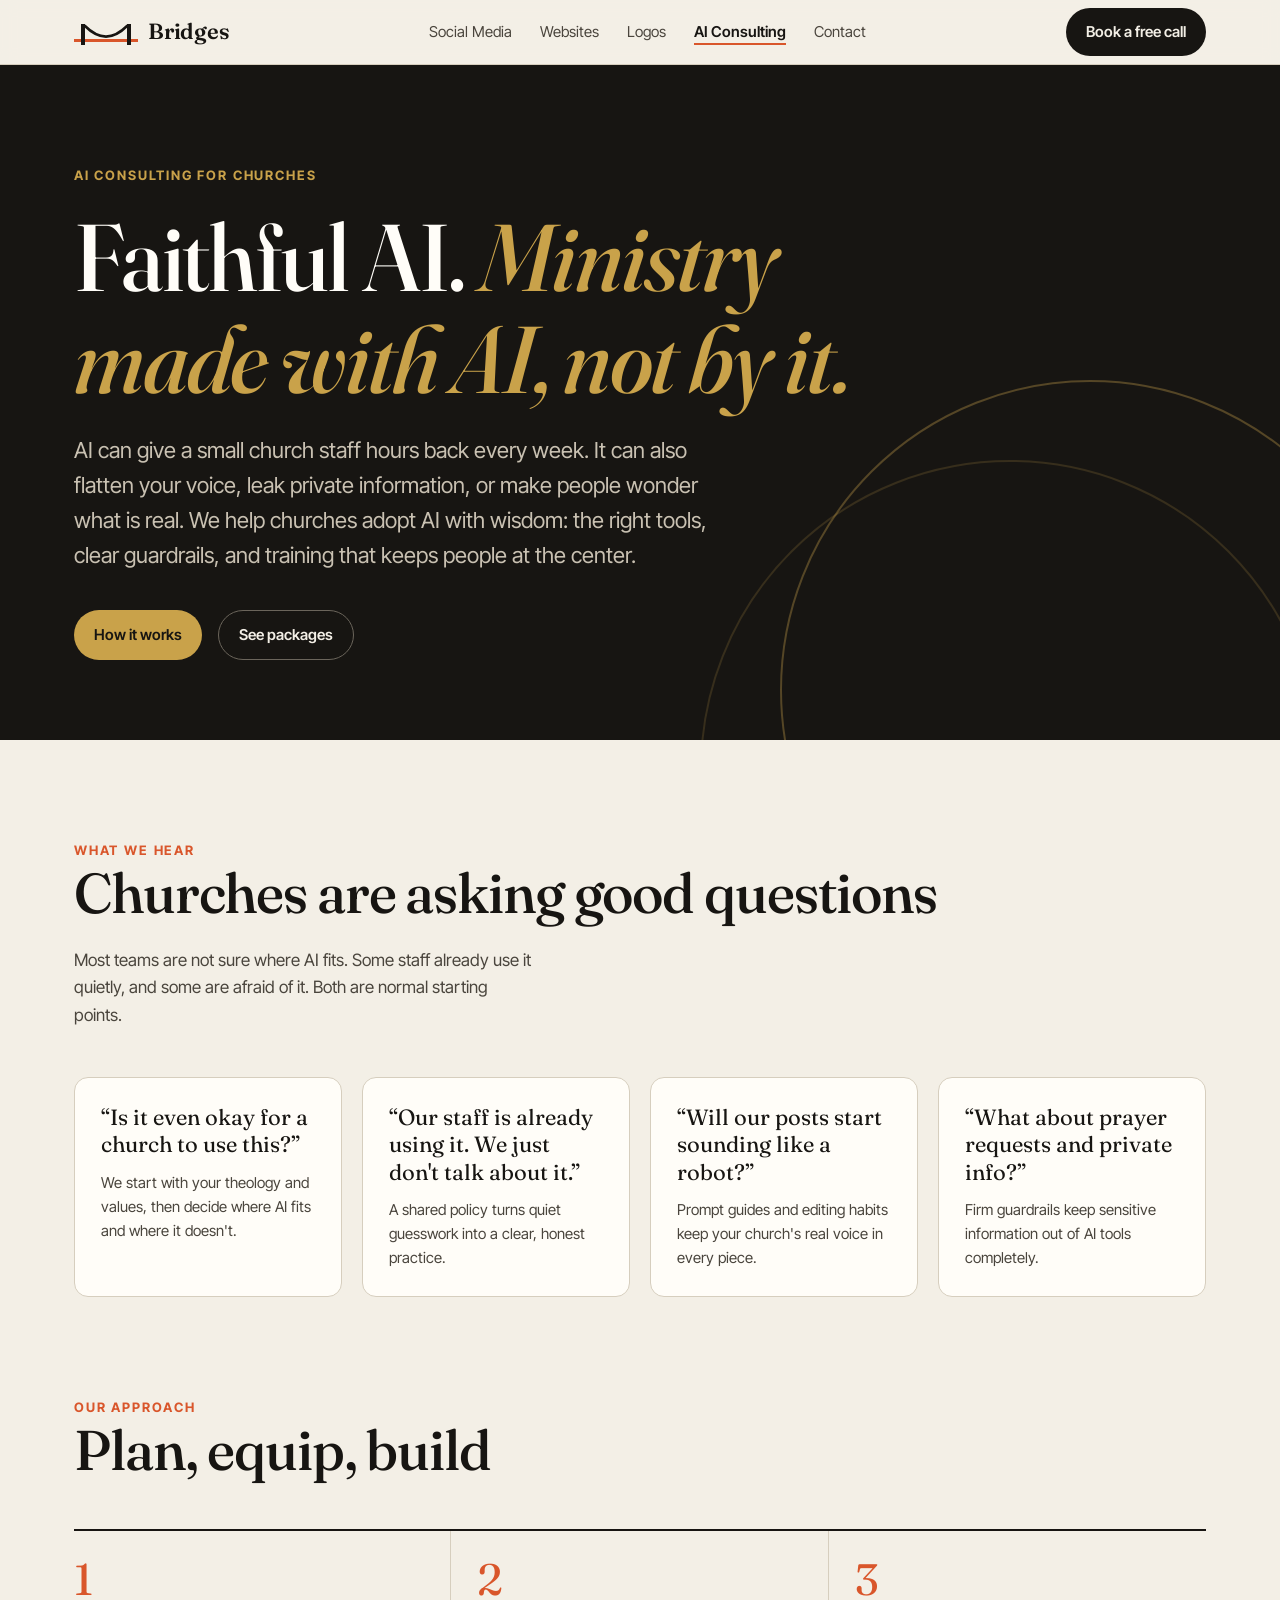
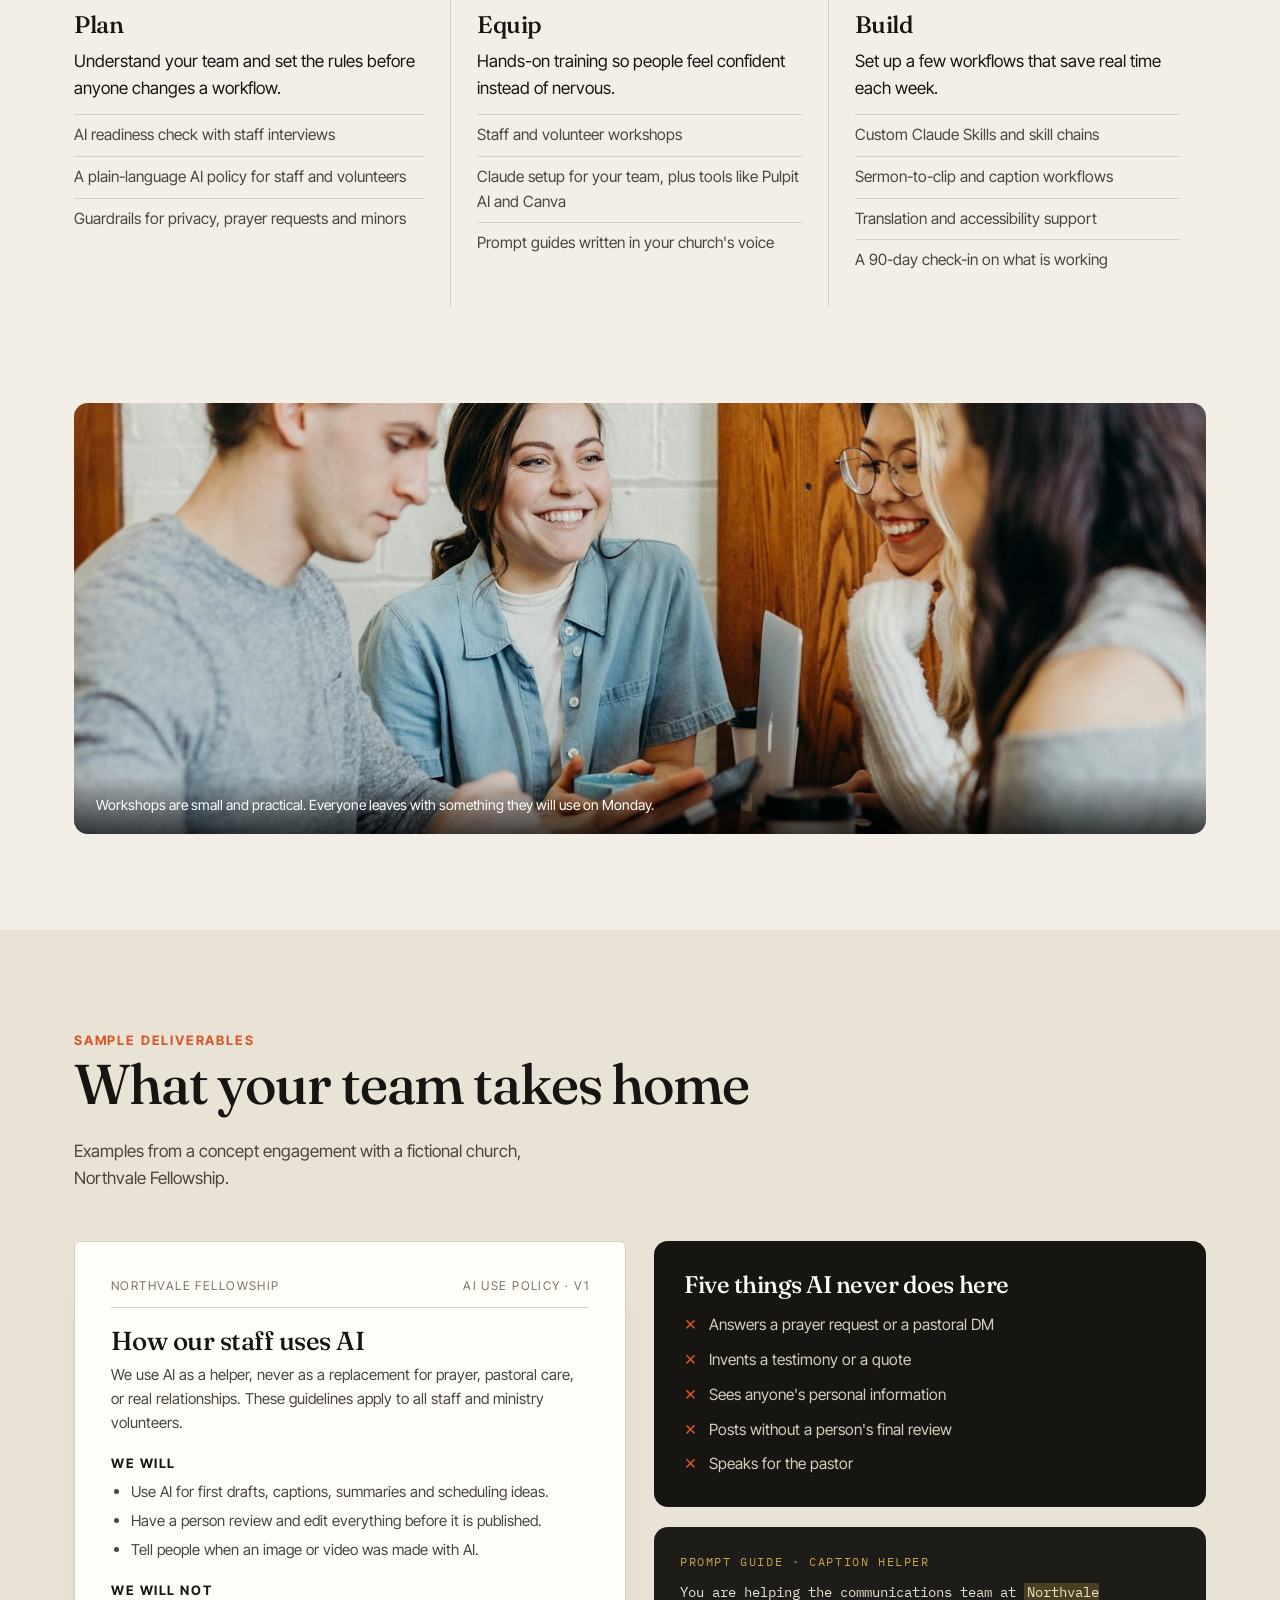
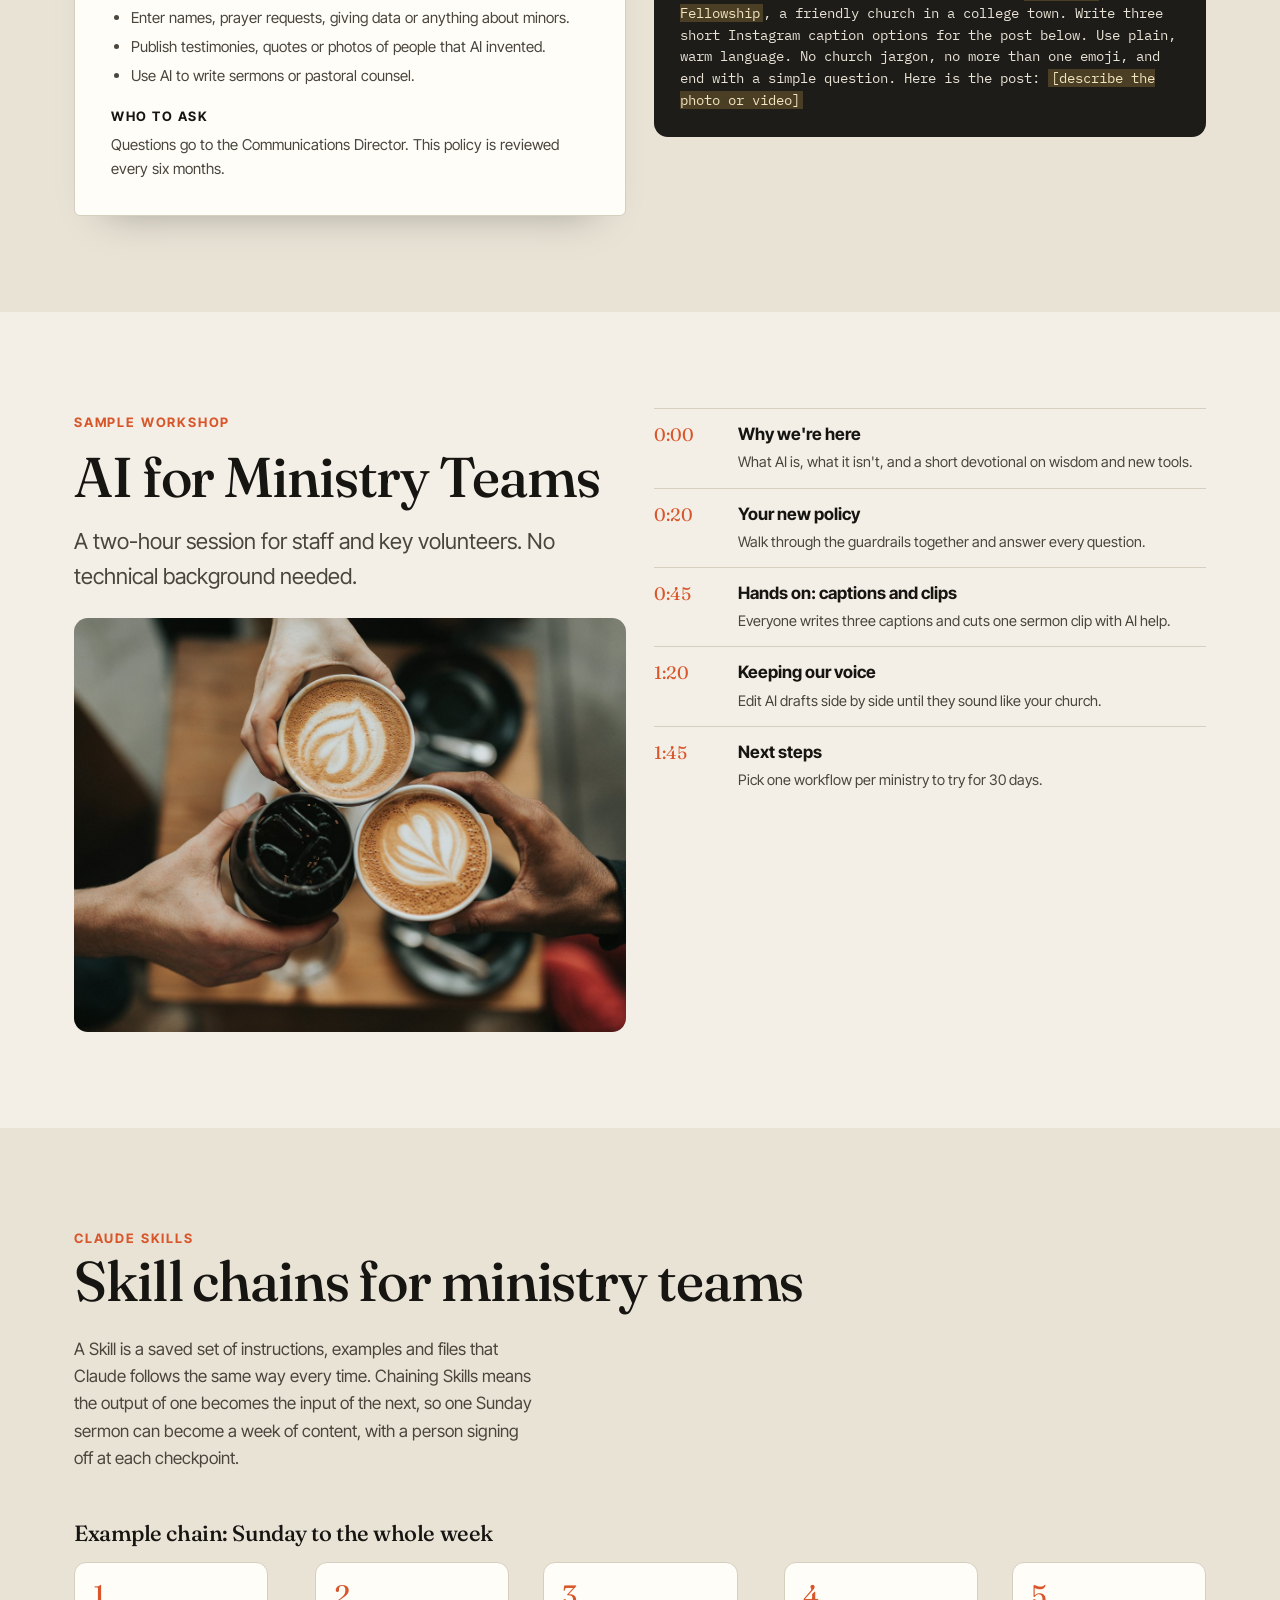
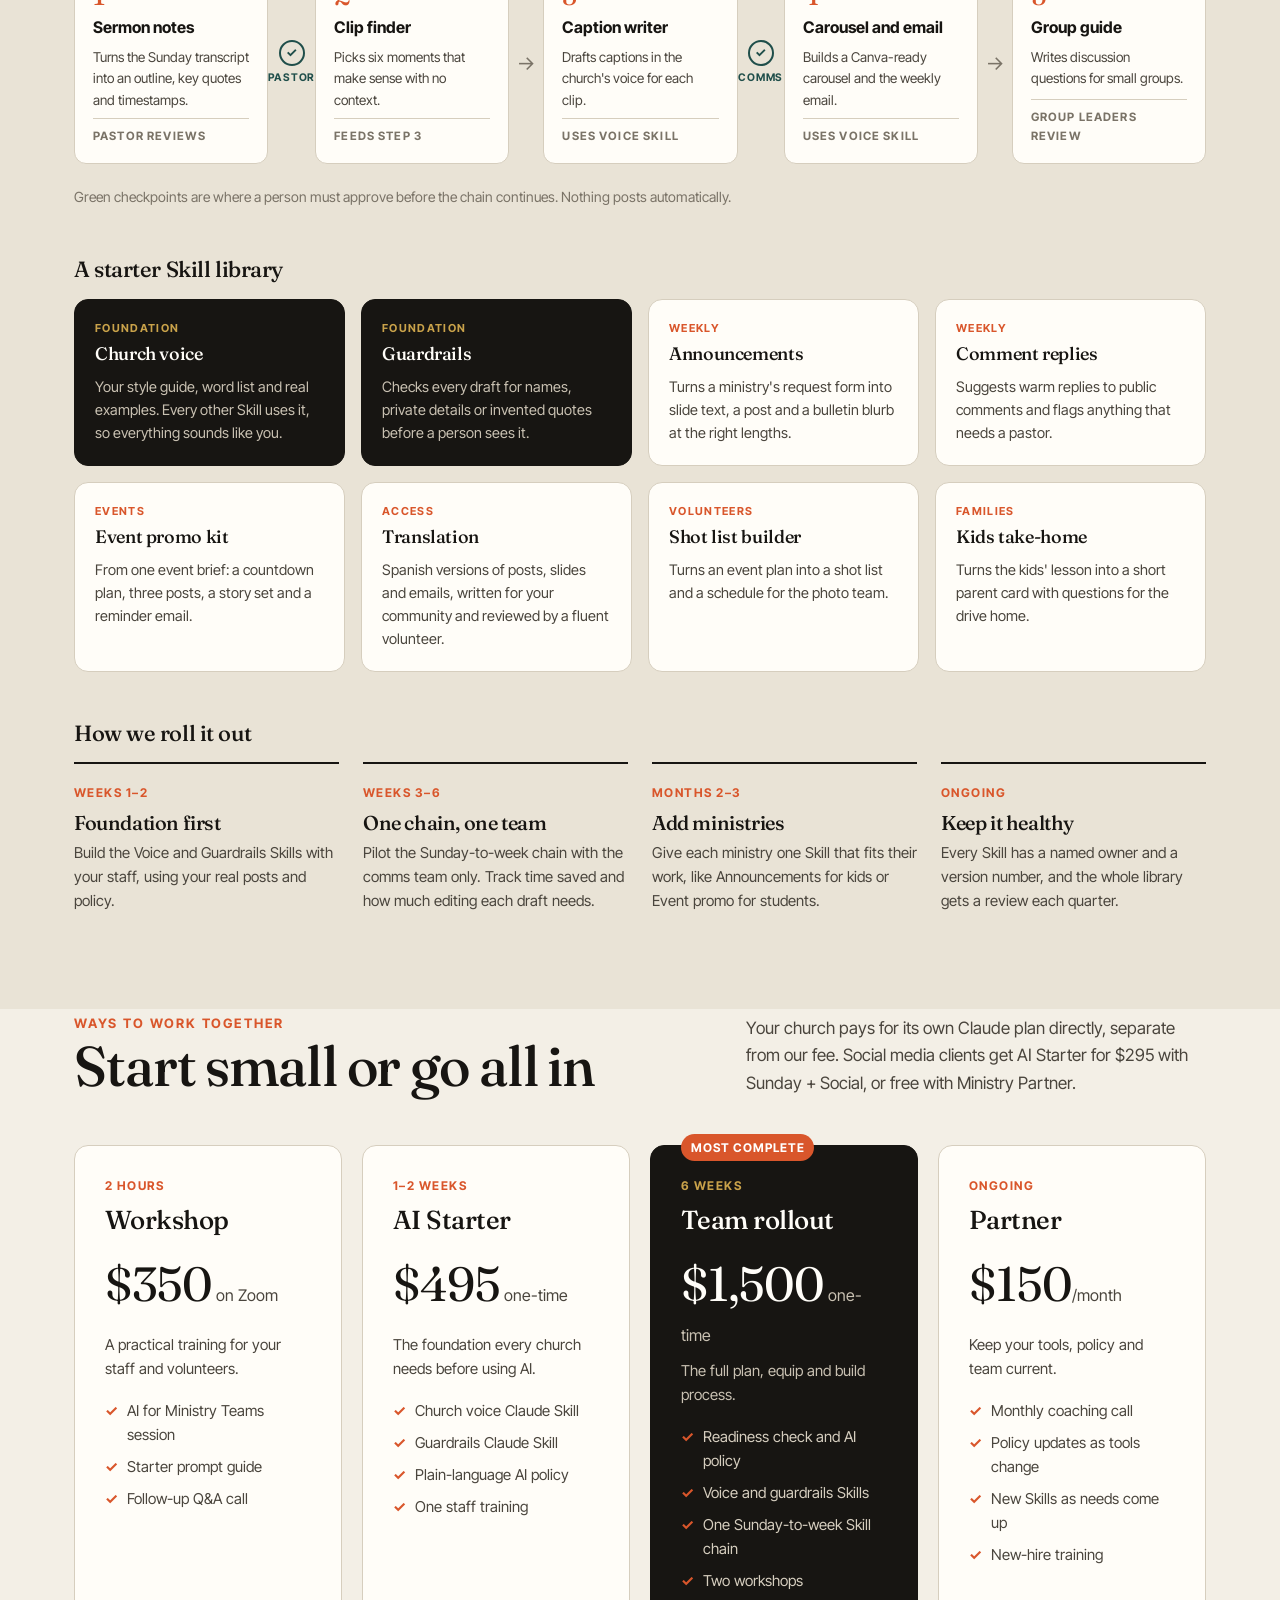
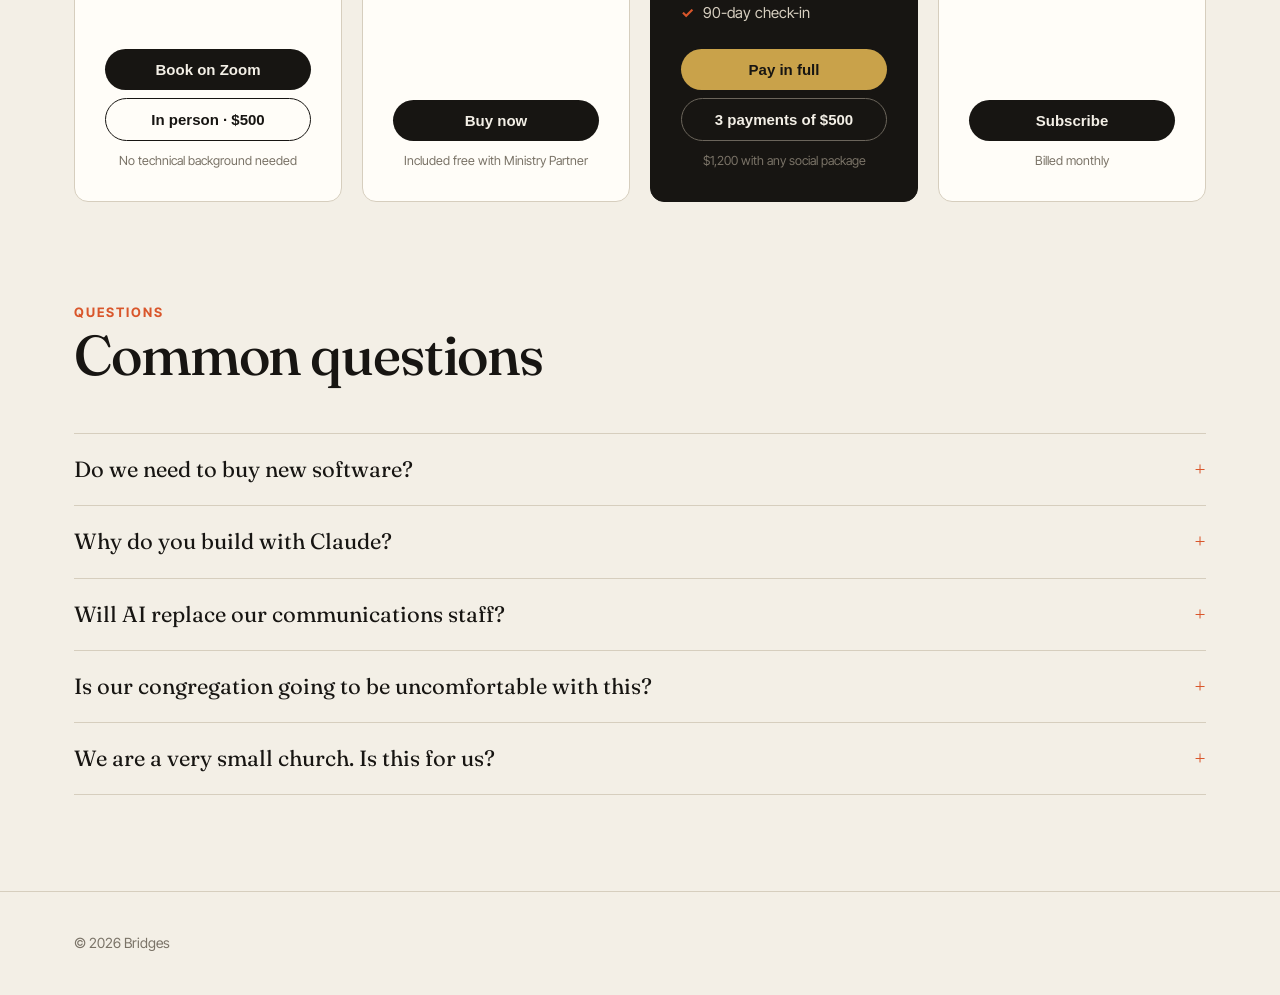
==== commit 420fcfb1: "Founding-rate pricing, booking, FAQ, Stripe links" ====
--- a/ai.html
+++ b/ai.html
@@ -100,7 +100,7 @@
   <div class="wrap">
     <a class="logo" href="index.html"><span class="logo-mark"></span>Bridges</a>
     <ul class="nav-links"><li><a href="index.html">Social Media</a></li><li><a href="web.html">Websites</a></li><li><a href="logos.html">Logos</a></li><li><a href="ai.html" class="on">AI Consulting</a></li><li><a href="contact.html">Contact</a></li></ul>
-    <a class="btn" href="index.html#packages">See packages</a>
+    <a class="btn" href="contact.html#book">Book a free call</a>
   </div>
 </nav>
 
@@ -216,8 +216,8 @@
 
 <section id="packages" style="padding-top:0">
   <div class="wrap">
-    <div class="sec-head"><div><span class="eyebrow">Ways to work together</span><h2>Start small or go all in</h2></div><p>Your church pays for its own Claude plan directly, separate from our fee. Social media clients get AI Starter for $500 with Sunday + Social, or free with Ministry Partner.</p></div>
-    <div class="plans ai4"><div class="plan"><span class="len">2 hours</span><h3>Workshop</h3><p class="price"><b>$350</b> on Zoom</p><p class="pdesc">A practical training for your staff and volunteers.</p><ul><li>AI for Ministry Teams session</li><li>Starter prompt guide</li><li>Follow-up Q&amp;A call</li></ul><button class="btn buy" type="button" data-plan="workshopzoom">Book on Zoom</button><button class="btn ghost buy" type="button" data-plan="workshopinperson">In person · $500</button><span class="small">No technical background needed</span></div><div class="plan"><span class="len">1–2 weeks</span><h3>AI Starter</h3><p class="price"><b>$750</b> one-time</p><p class="pdesc">The foundation every church needs before using AI.</p><ul><li>Church voice Claude Skill</li><li>Guardrails Claude Skill</li><li>Plain-language AI policy</li><li>One staff training</li></ul><button class="btn buy" type="button" data-plan="starter">Buy now</button><span class="small">Included free with Ministry Partner</span></div><div class="plan feat"><span class="pop">Most complete</span><span class="len">6 weeks</span><h3>Team rollout</h3><p class="price"><b>$1,500</b> one-time</p><p class="pdesc">The full plan, equip and build process.</p><ul><li>Readiness check and AI policy</li><li>Voice and guardrails Skills</li><li>One Sunday-to-week Skill chain</li><li>Two workshops</li><li>90-day check-in</li></ul><button class="btn buy" type="button" data-plan="rollout">Pay in full</button><button class="btn ghost buy" type="button" data-plan="rollout3">3 payments of $500</button><span class="small">$1,200 with any social package</span></div><div class="plan"><span class="len">Ongoing</span><h3>Partner</h3><p class="price"><b>$150</b>/month</p><p class="pdesc">Keep your tools, policy and team current.</p><ul><li>Monthly coaching call</li><li>Policy updates as tools change</li><li>New Skills as needs come up</li><li>New-hire training</li></ul><button class="btn buy" type="button" data-plan="aipartner">Subscribe</button><span class="small">Billed monthly</span></div></div>
+    <div class="sec-head"><div><span class="eyebrow">Ways to work together</span><h2>Start small or go all in</h2></div><p>Your church pays for its own Claude plan directly, separate from our fee. Social media clients get AI Starter for $295 with Sunday + Social, or free with Ministry Partner.</p></div>
+    <div class="plans ai4"><div class="plan"><span class="len">2 hours</span><h3>Workshop</h3><p class="price"><b>$350</b> on Zoom</p><p class="pdesc">A practical training for your staff and volunteers.</p><ul><li>AI for Ministry Teams session</li><li>Starter prompt guide</li><li>Follow-up Q&amp;A call</li></ul><button class="btn buy" type="button" data-plan="workshopzoom">Book on Zoom</button><button class="btn ghost buy" type="button" data-plan="workshopinperson">In person · $500</button><span class="small">No technical background needed</span></div><div class="plan"><span class="len">1–2 weeks</span><h3>AI Starter</h3><p class="price"><b>$495</b> one-time</p><p class="pdesc">The foundation every church needs before using AI.</p><ul><li>Church voice Claude Skill</li><li>Guardrails Claude Skill</li><li>Plain-language AI policy</li><li>One staff training</li></ul><button class="btn buy" type="button" data-plan="starter">Buy now</button><span class="small">Included free with Ministry Partner</span></div><div class="plan feat"><span class="pop">Most complete</span><span class="len">6 weeks</span><h3>Team rollout</h3><p class="price"><b>$1,500</b> one-time</p><p class="pdesc">The full plan, equip and build process.</p><ul><li>Readiness check and AI policy</li><li>Voice and guardrails Skills</li><li>One Sunday-to-week Skill chain</li><li>Two workshops</li><li>90-day check-in</li></ul><button class="btn buy" type="button" data-plan="rollout">Pay in full</button><button class="btn ghost buy" type="button" data-plan="rollout3">3 payments of $500</button><span class="small">$1,200 with any social package</span></div><div class="plan"><span class="len">Ongoing</span><h3>Partner</h3><p class="price"><b>$150</b>/month</p><p class="pdesc">Keep your tools, policy and team current.</p><ul><li>Monthly coaching call</li><li>Policy updates as tools change</li><li>New Skills as needs come up</li><li>New-hire training</li></ul><button class="btn buy" type="button" data-plan="aipartner">Subscribe</button><span class="small">Billed monthly</span></div></div>
   </div>
 </section>
 
@@ -239,7 +239,7 @@
 <script>
 (function(){
   /* Paste each Stripe Payment Link here once it exists */
-  var LINKS={workshopzoom:"",workshopinperson:"",starter:"",rollout:"",rollout3:"",aipartner:""};
+  var LINKS={workshopzoom:"https://buy.stripe.com/4gMbJ16oKenMgpy60gfrW0e",workshopinperson:"https://buy.stripe.com/9B64gz8wS4Nc6OYagwfrW0f",starter:"https://buy.stripe.com/14AaEXaF06Vk8X62O4frW0o",rollout:"https://buy.stripe.com/9B6cN514q0wW1uE88ofrW0g",rollout3:"https://buy.stripe.com/bJe4gz8wS4Nc2yI1K0frW0h",aipartner:"https://buy.stripe.com/28EfZh8wSenMddmfAQfrW0i"};
   var t;function toast(msg){var d=document.querySelector('.toast');if(!d){d=document.createElement('div');d.className='toast';d.setAttribute('role','status');document.body.appendChild(d);}d.textContent=msg;d.hidden=false;clearTimeout(t);t=setTimeout(function(){d.hidden=true},4000);}
   document.querySelectorAll('.buy').forEach(function(b){b.addEventListener('click',function(){var u=LINKS[b.dataset.plan];if(u){window.location.href=u;}else{toast('Online checkout is almost ready. Please check back soon.');}});});
 })();
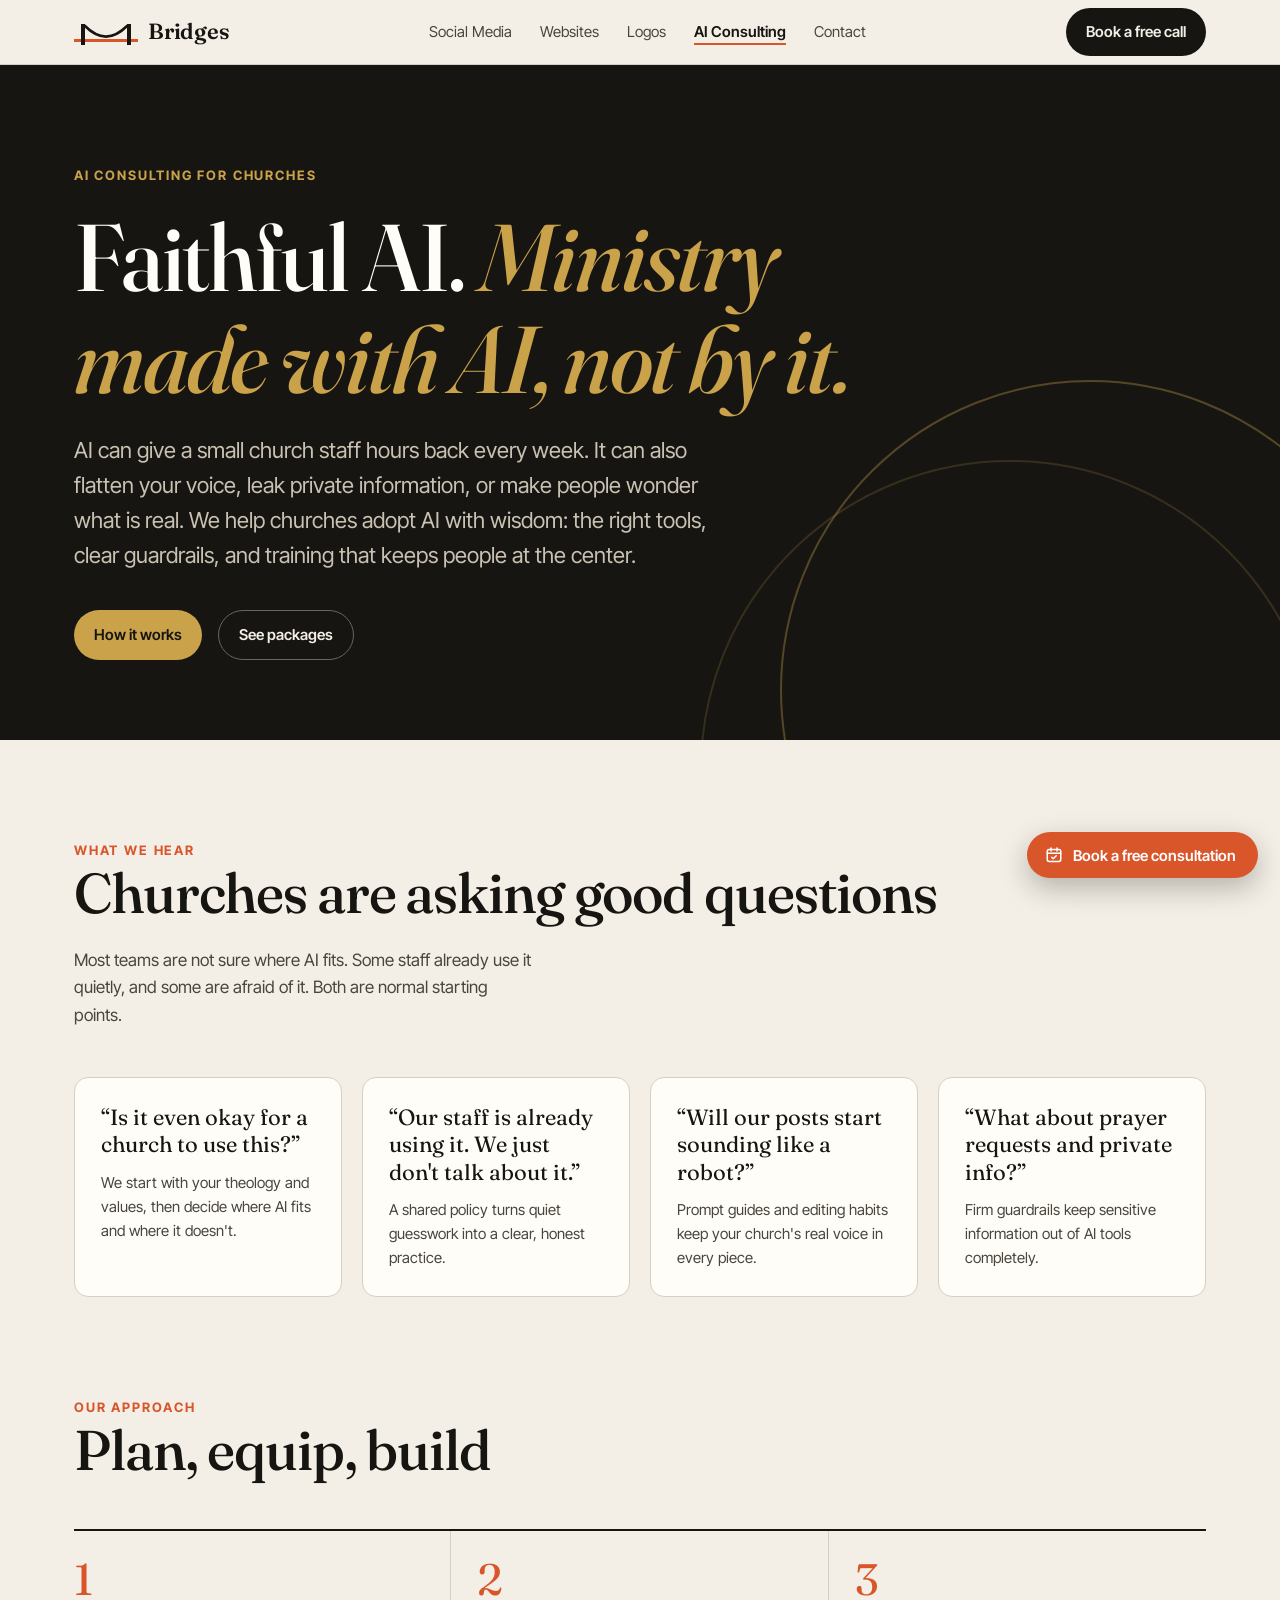
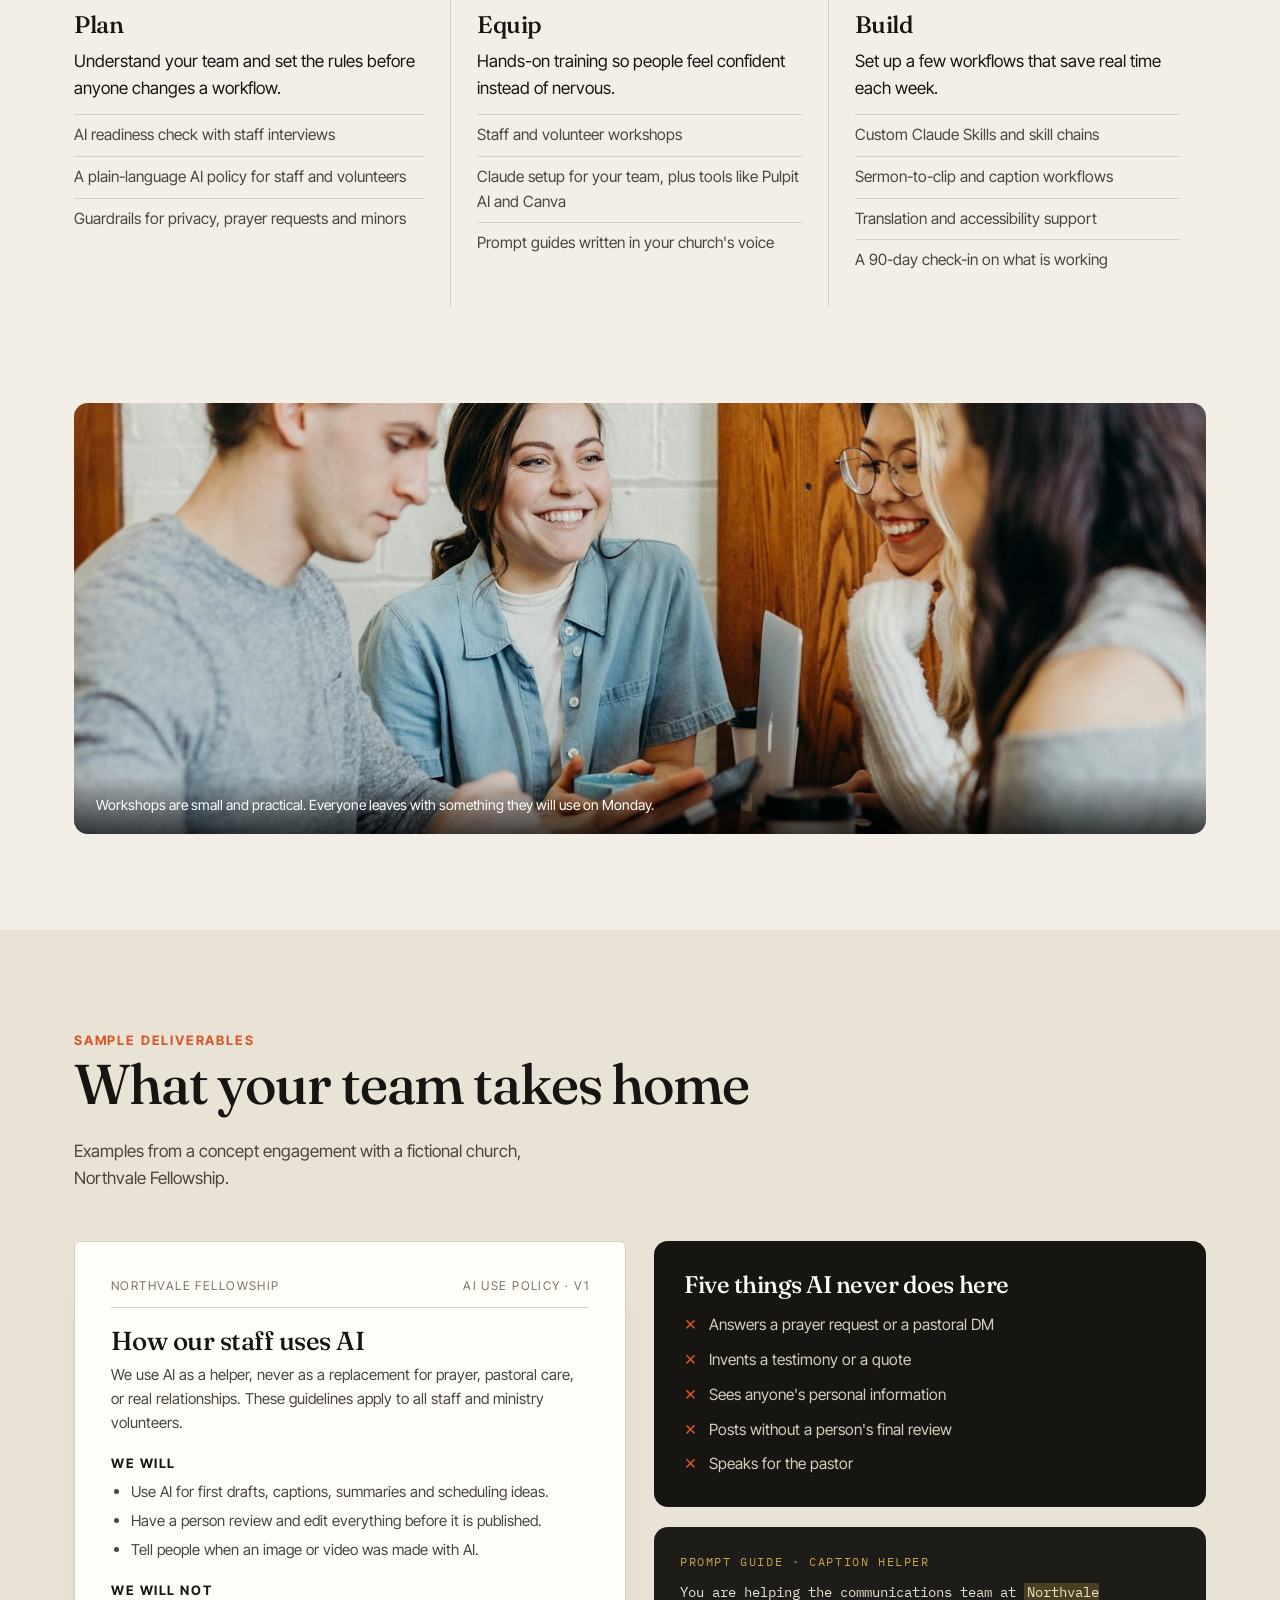
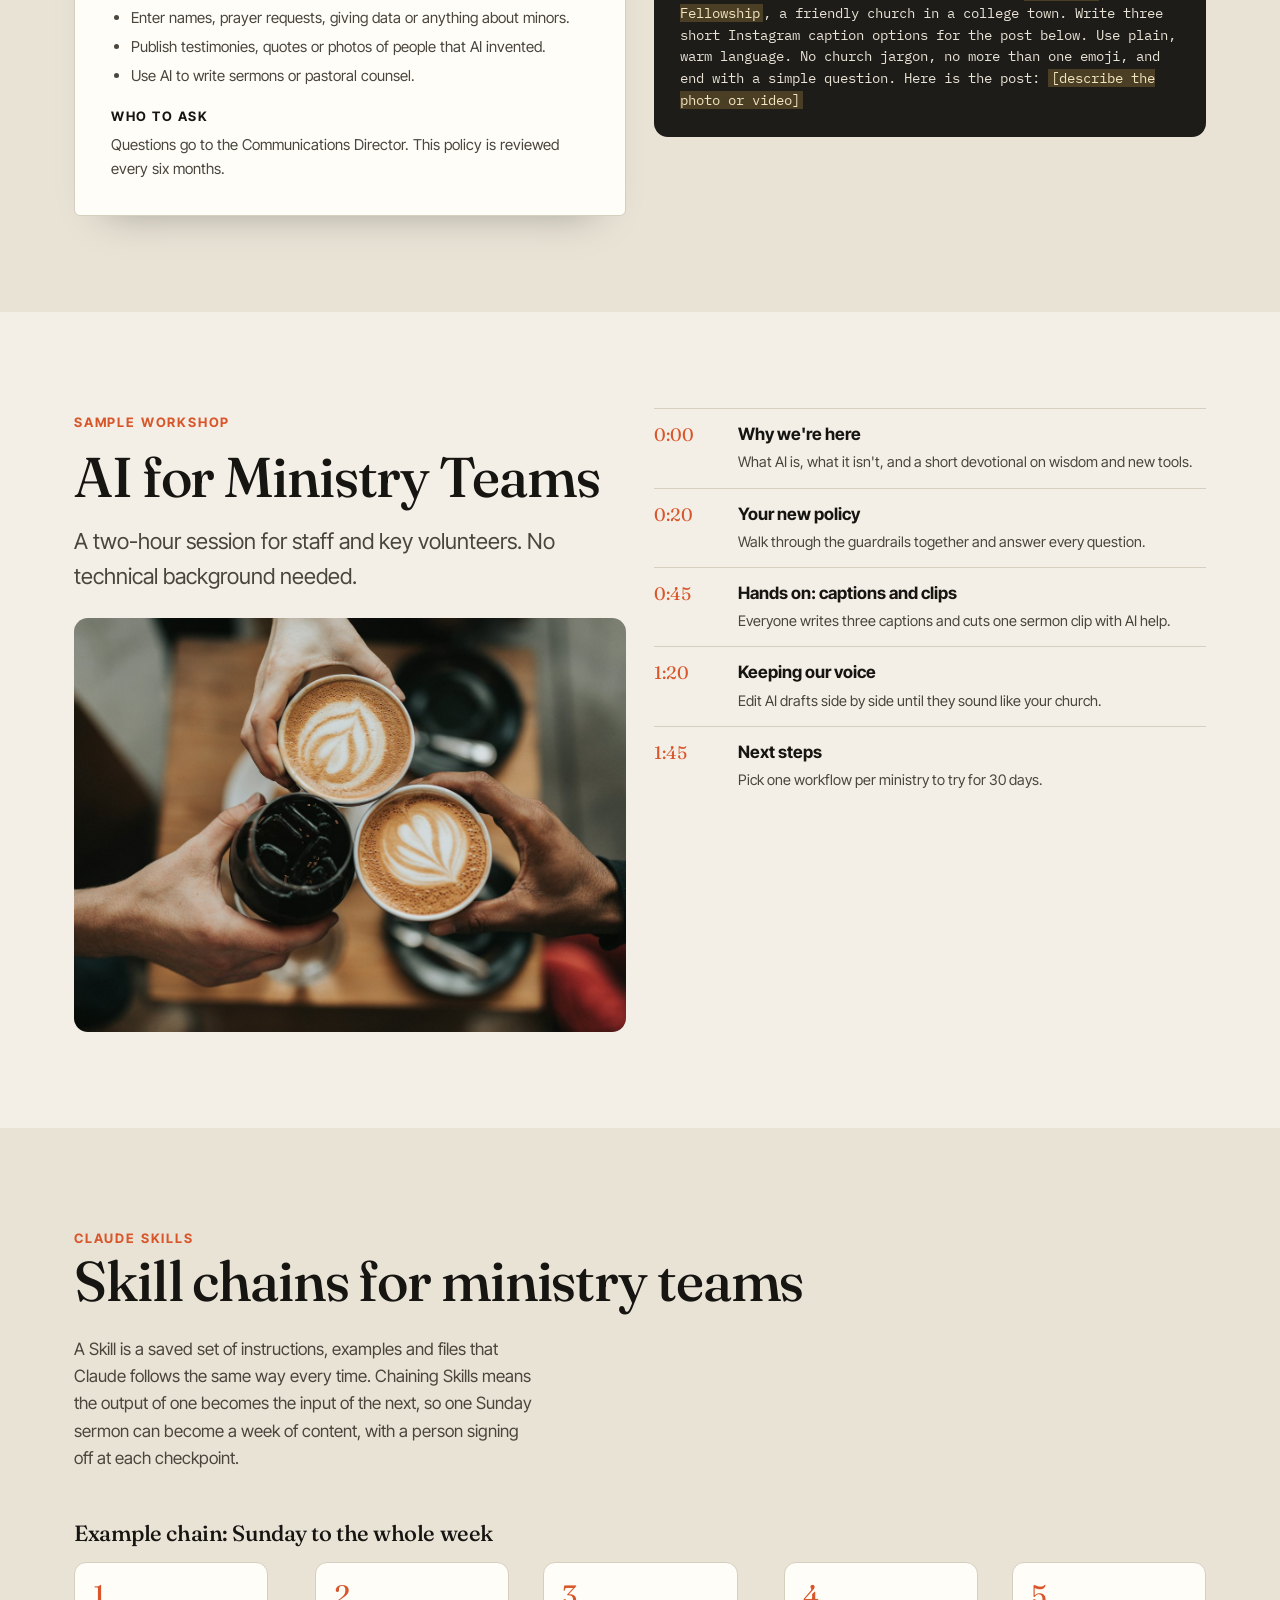
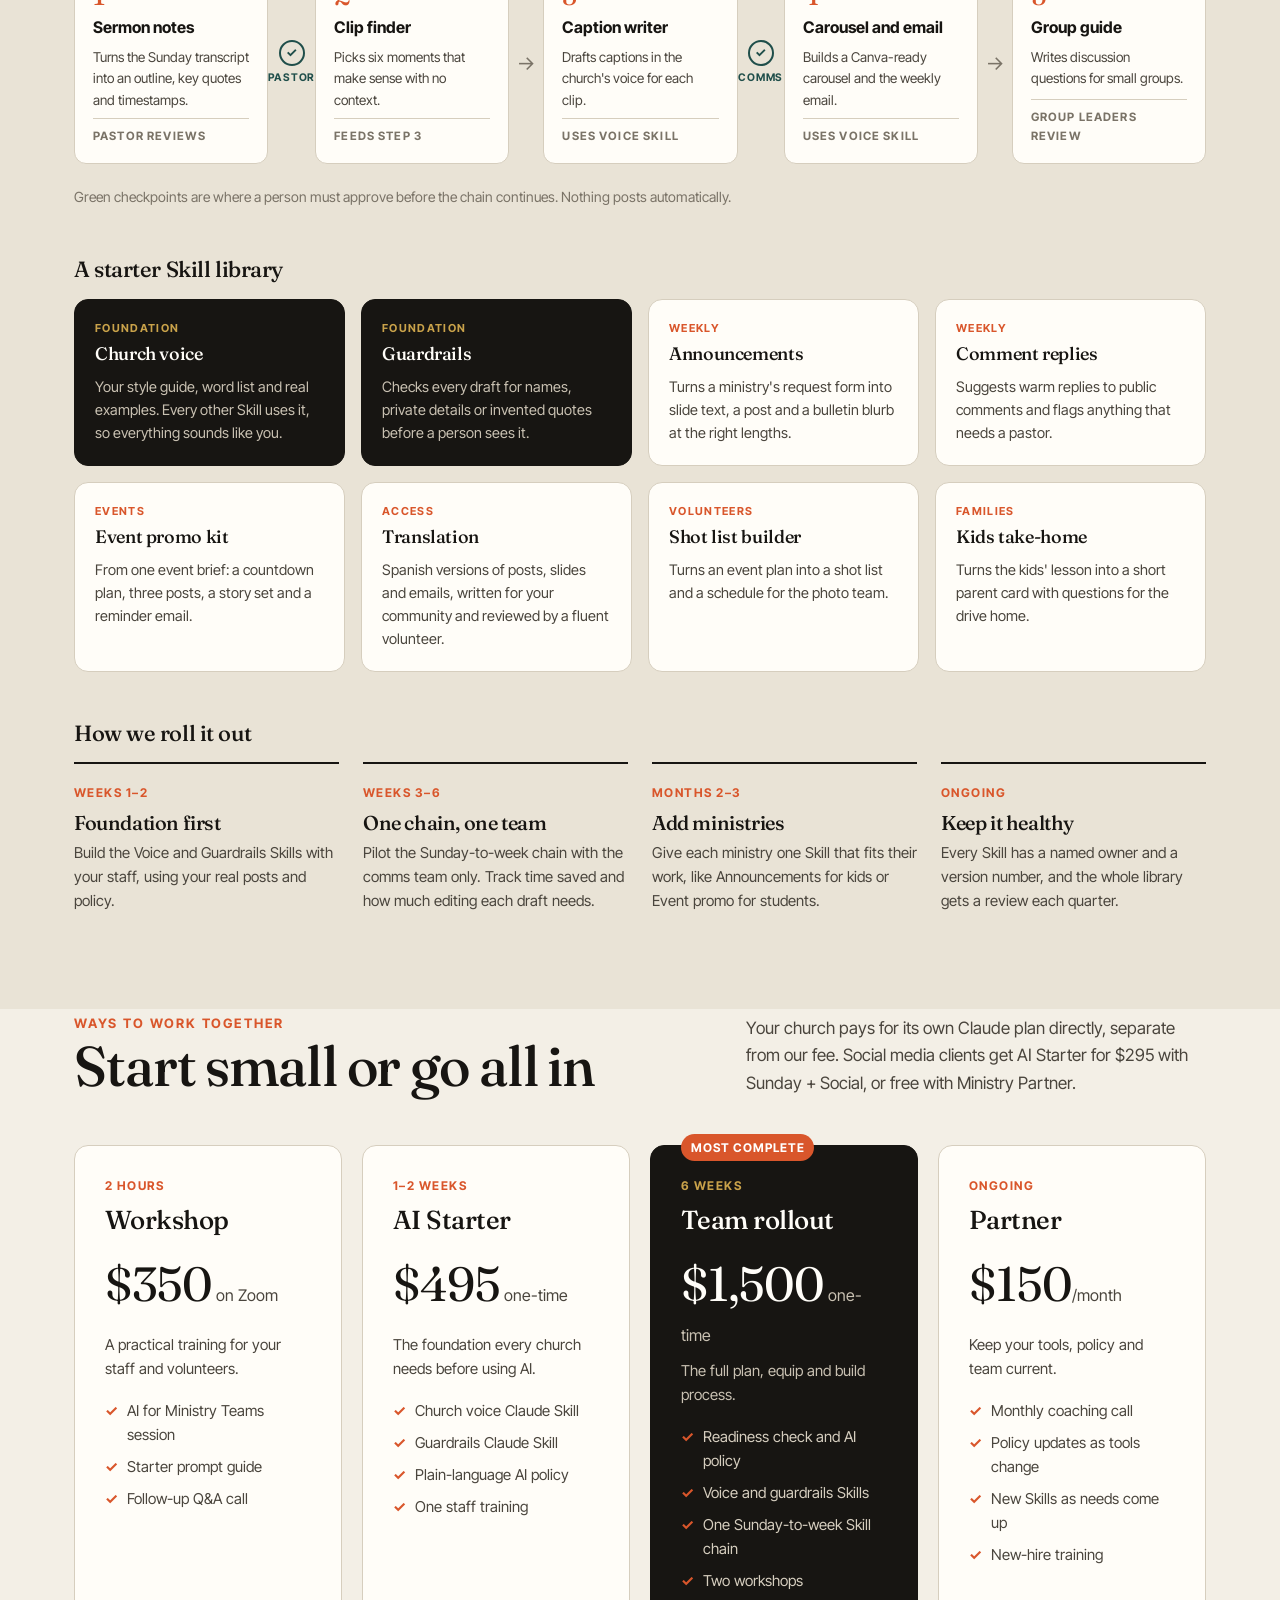
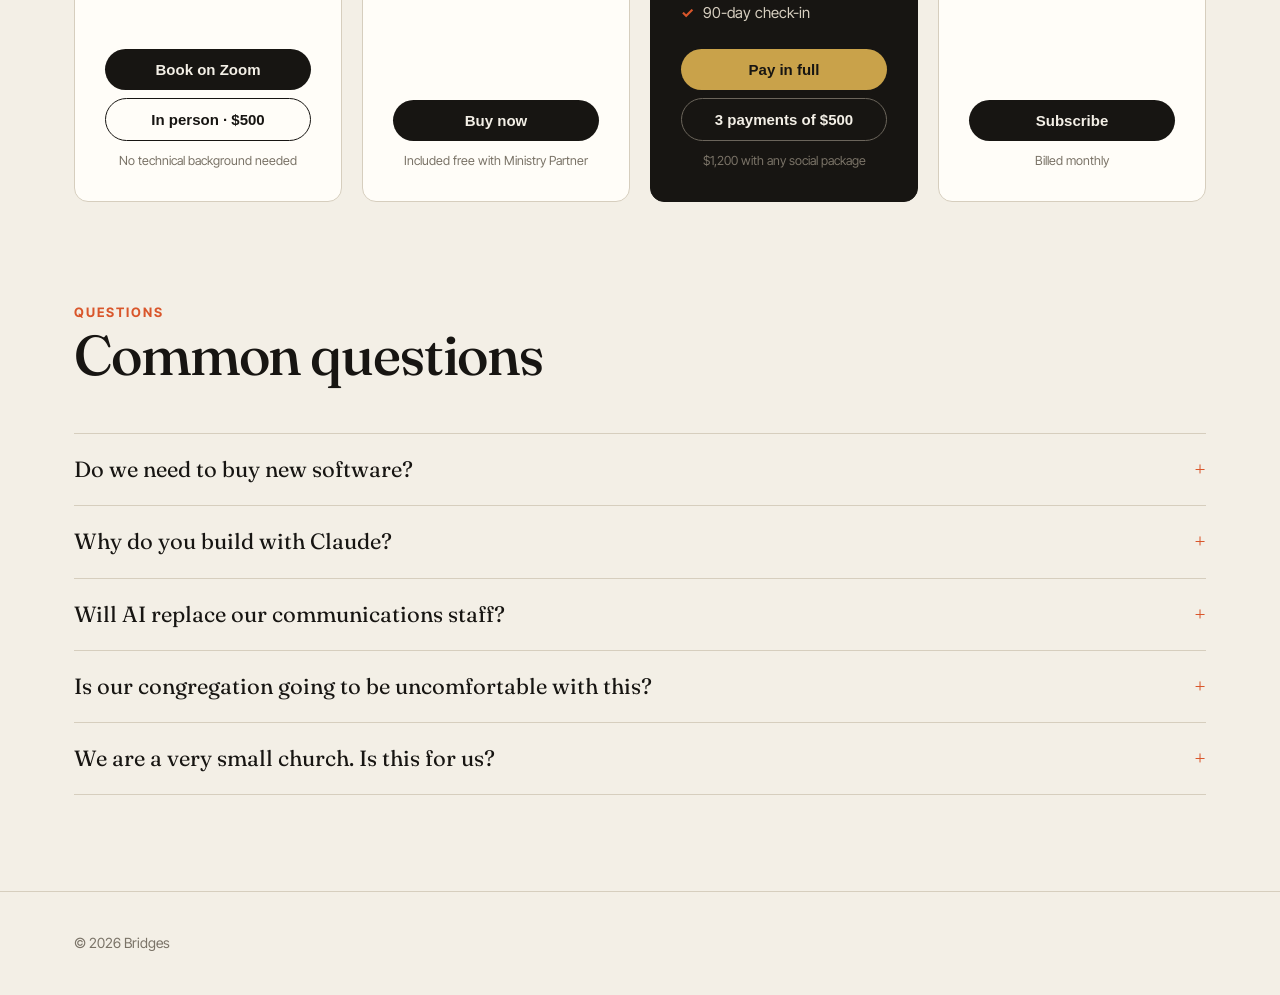
==== commit b755291b: "Add floating Book a free consultation button (Calendly)" ====
--- a/ai.html
+++ b/ai.html
@@ -245,5 +245,25 @@
 })();
 </script>
 <script>(function(){try{history.scrollRestoration="manual"}catch(e){}function top(){if(!location.hash)window.scrollTo(0,0)}top();setTimeout(top,80);addEventListener("load",function(){top();setTimeout(top,80)});addEventListener("pageshow",top);})();</script>
+<!-- Book a consultation floating button (Calendly popup) -->
+<link href="https://assets.calendly.com/assets/external/widget.css" rel="stylesheet">
+<style>
+.book-fab{position:fixed;right:22px;bottom:22px;z-index:9999;display:inline-flex;align-items:center;gap:10px;padding:14px 22px 14px 18px;border-radius:999px;background:#D9562B;color:#fff;font:600 15px/1 "Inter Tight",system-ui,-apple-system,sans-serif;text-decoration:none;box-shadow:0 10px 28px rgba(23,21,18,.28);transition:transform .2s ease,background .2s ease,box-shadow .2s ease}
+.book-fab:hover{background:#B3401B;transform:translateY(-2px);box-shadow:0 14px 32px rgba(23,21,18,.32)}
+.book-fab:focus-visible{outline:3px solid #C9A24A;outline-offset:3px}
+.book-fab svg{width:18px;height:18px;flex:none}
+@media (max-width:600px){.book-fab{right:14px;bottom:14px;padding:12px 16px 12px 14px;font-size:14px}}
+@media print{.book-fab{display:none}}
+</style>
+<a class="book-fab" href="https://calendly.com/bridgesmedia-proton/free-20-minute-discovery-call" target="_blank" rel="noopener" aria-label="Book a free 20-minute consultation">
+<svg viewBox="0 0 24 24" fill="none" stroke="currentColor" stroke-width="2" stroke-linecap="round" stroke-linejoin="round" aria-hidden="true"><rect x="3" y="4.5" width="18" height="16" rx="2.5"/><path d="M8 2.5v4M16 2.5v4M3 9.5h18"/><path d="M9 15l2 2 4-4"/></svg>Book a free consultation</a>
+<script>
+(function(){
+  var a=document.querySelector('.book-fab');if(!a)return;
+  function load(){if(window.Calendly||document.querySelector('script[src*="assets.calendly.com/assets/external/widget.js"]'))return;var s=document.createElement('script');s.src='https://assets.calendly.com/assets/external/widget.js';s.async=true;document.body.appendChild(s);}
+  load();
+  a.addEventListener('click',function(e){if(window.Calendly&&Calendly.initPopupWidget){e.preventDefault();Calendly.initPopupWidget({url:a.href+'?hide_gdpr_banner=1&primary_color=d9562b'});}});
+})();
+</script>
 </body>
 </html>
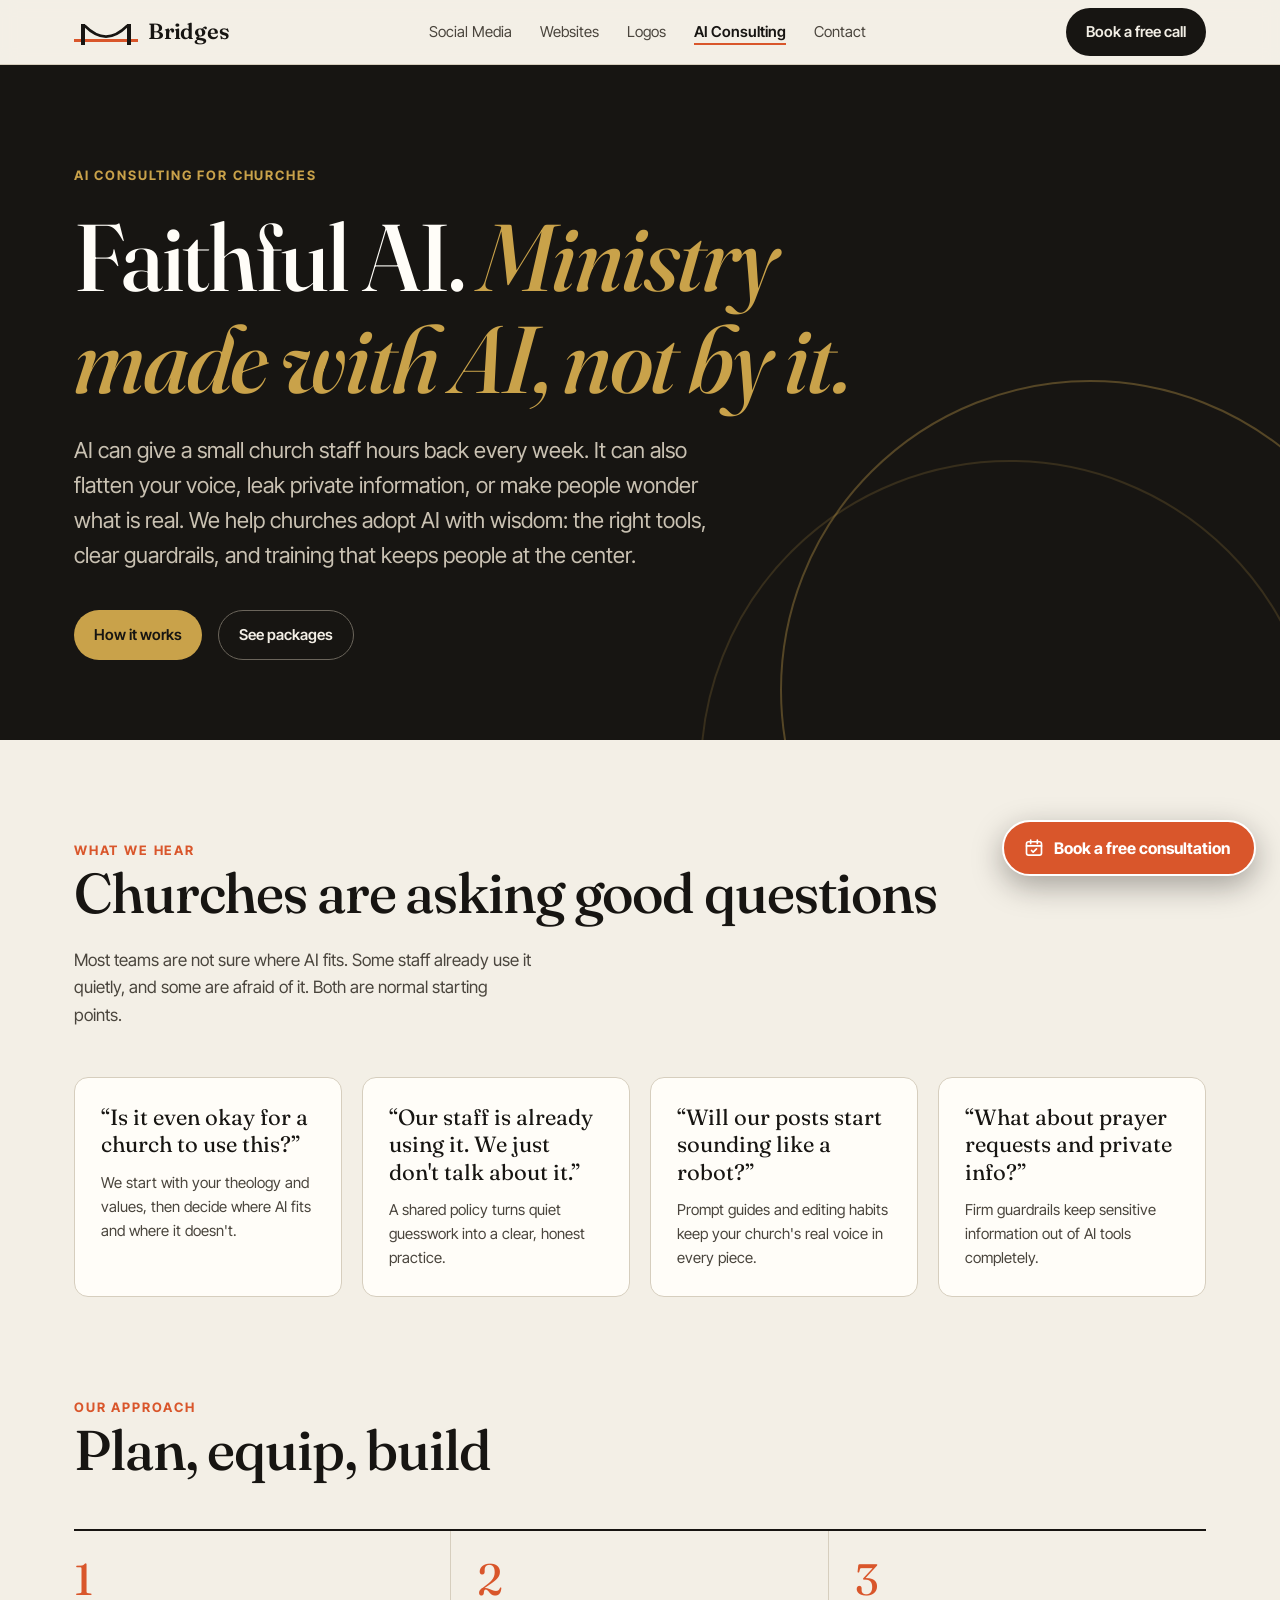
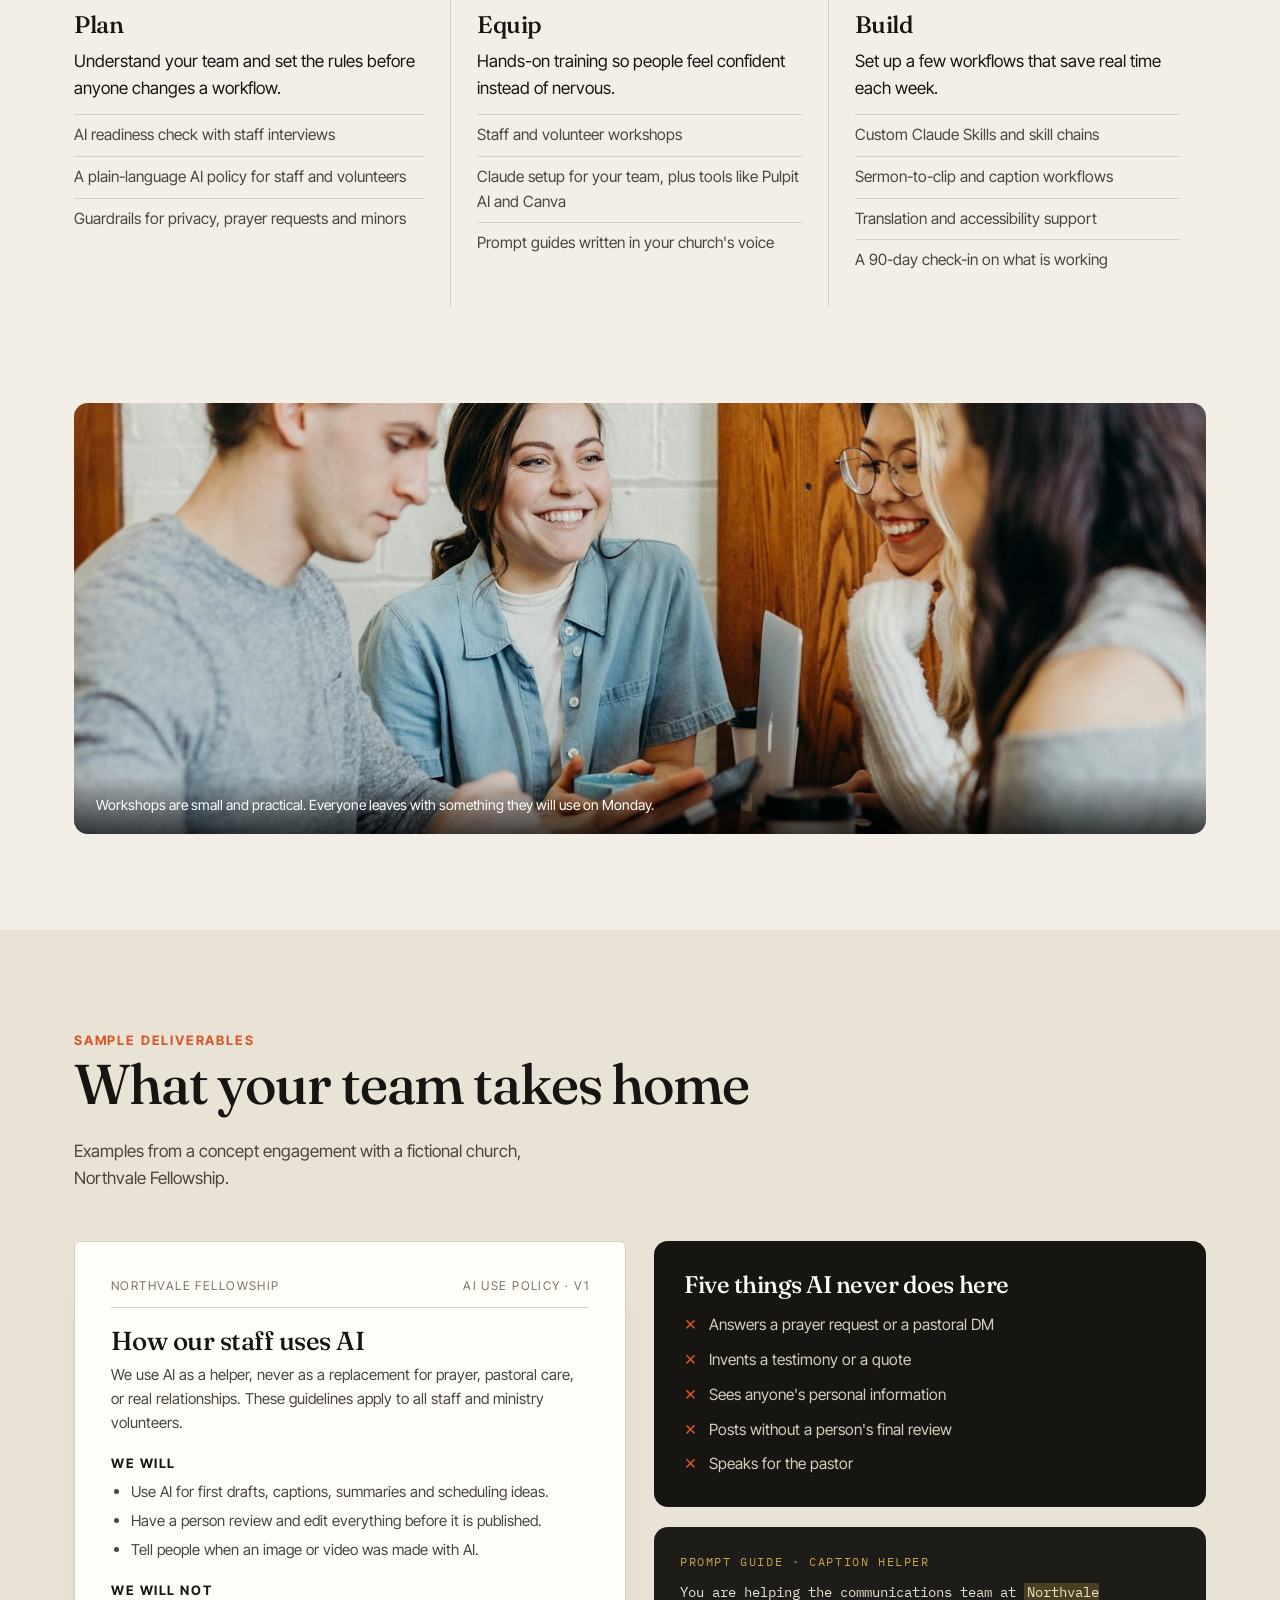
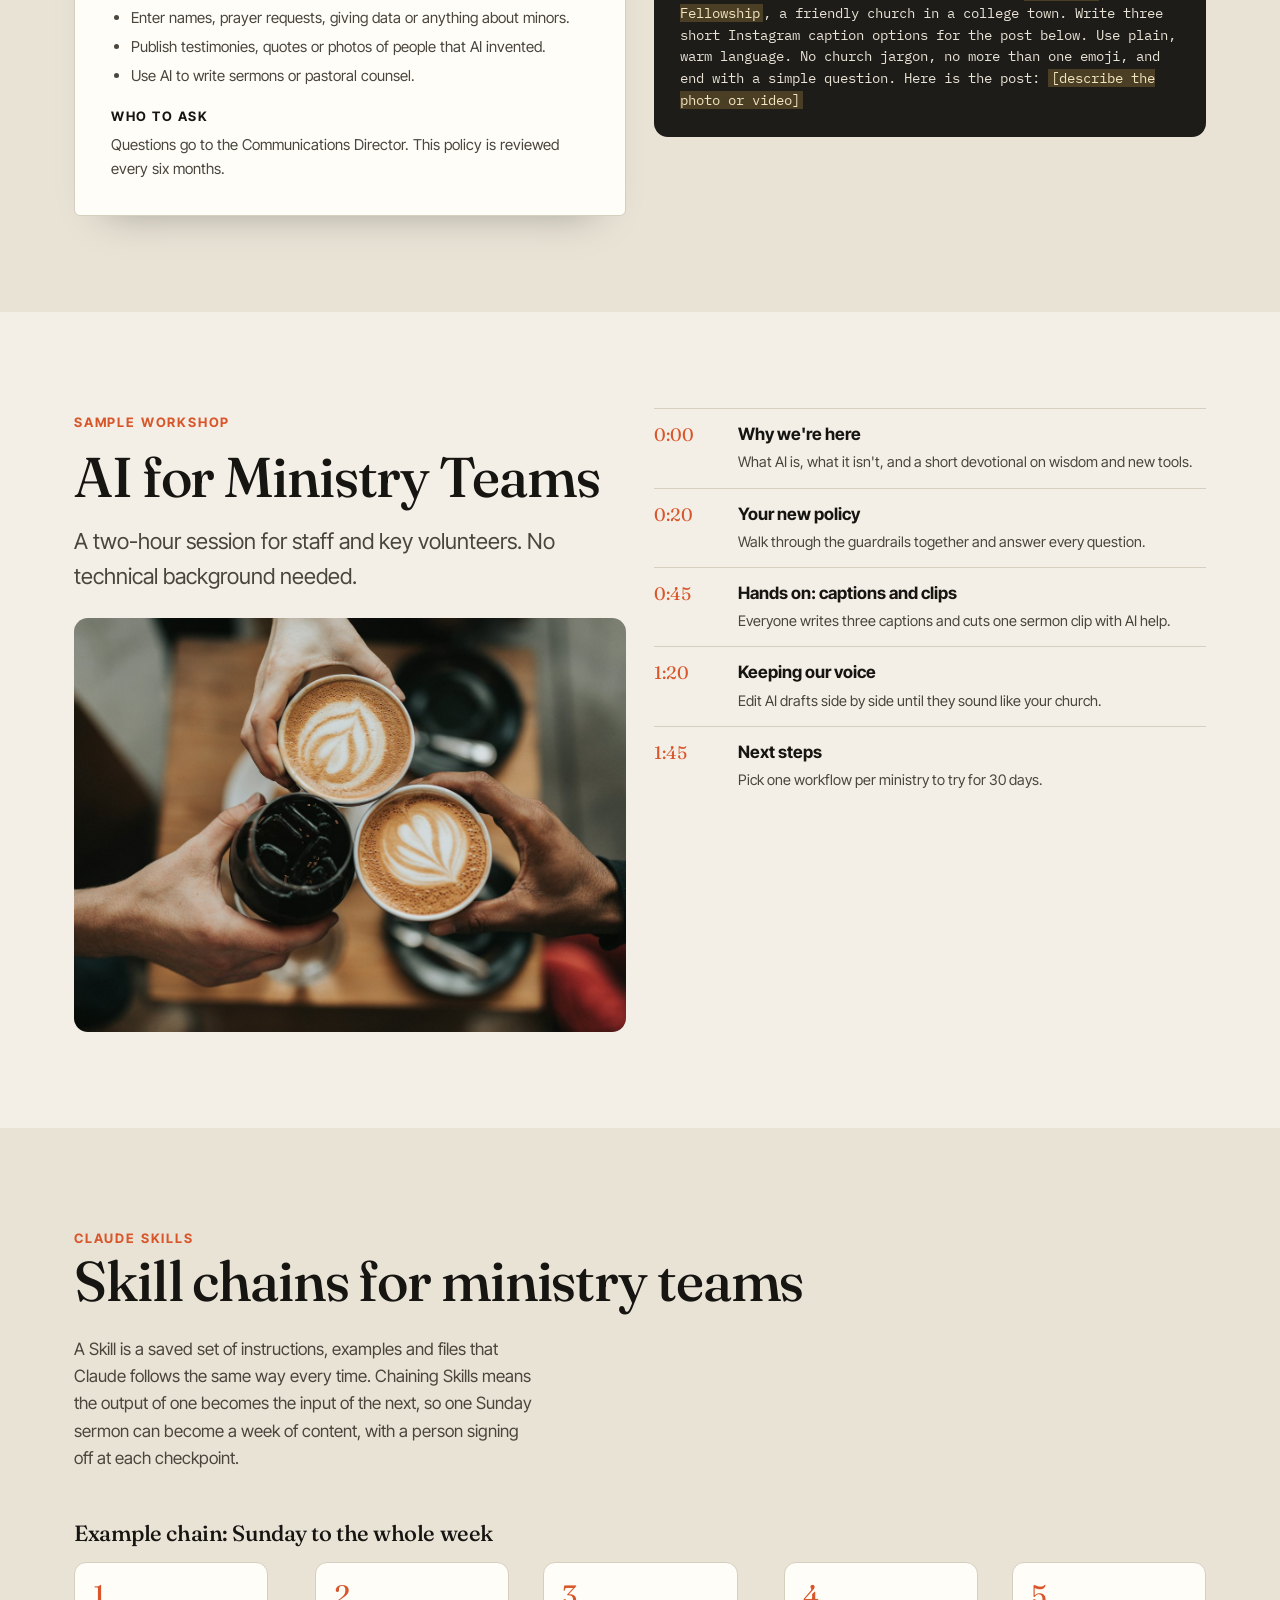
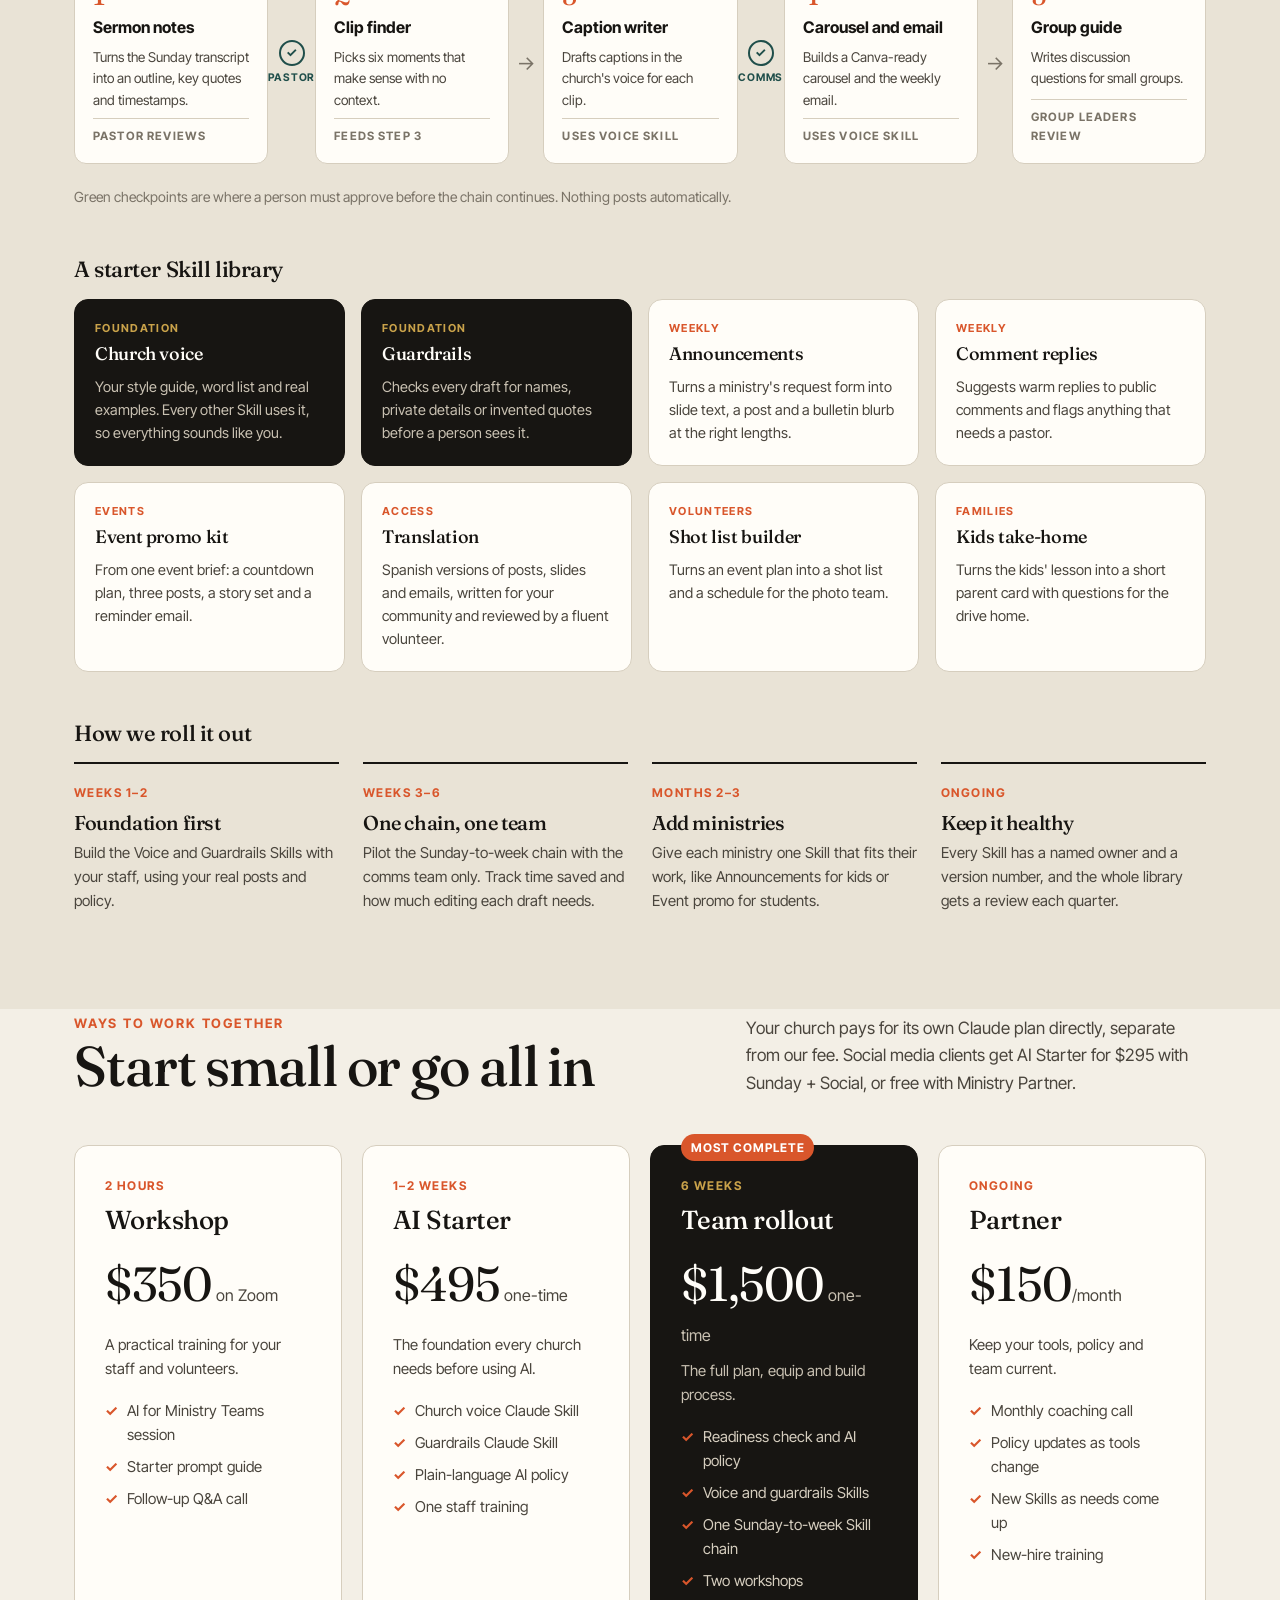
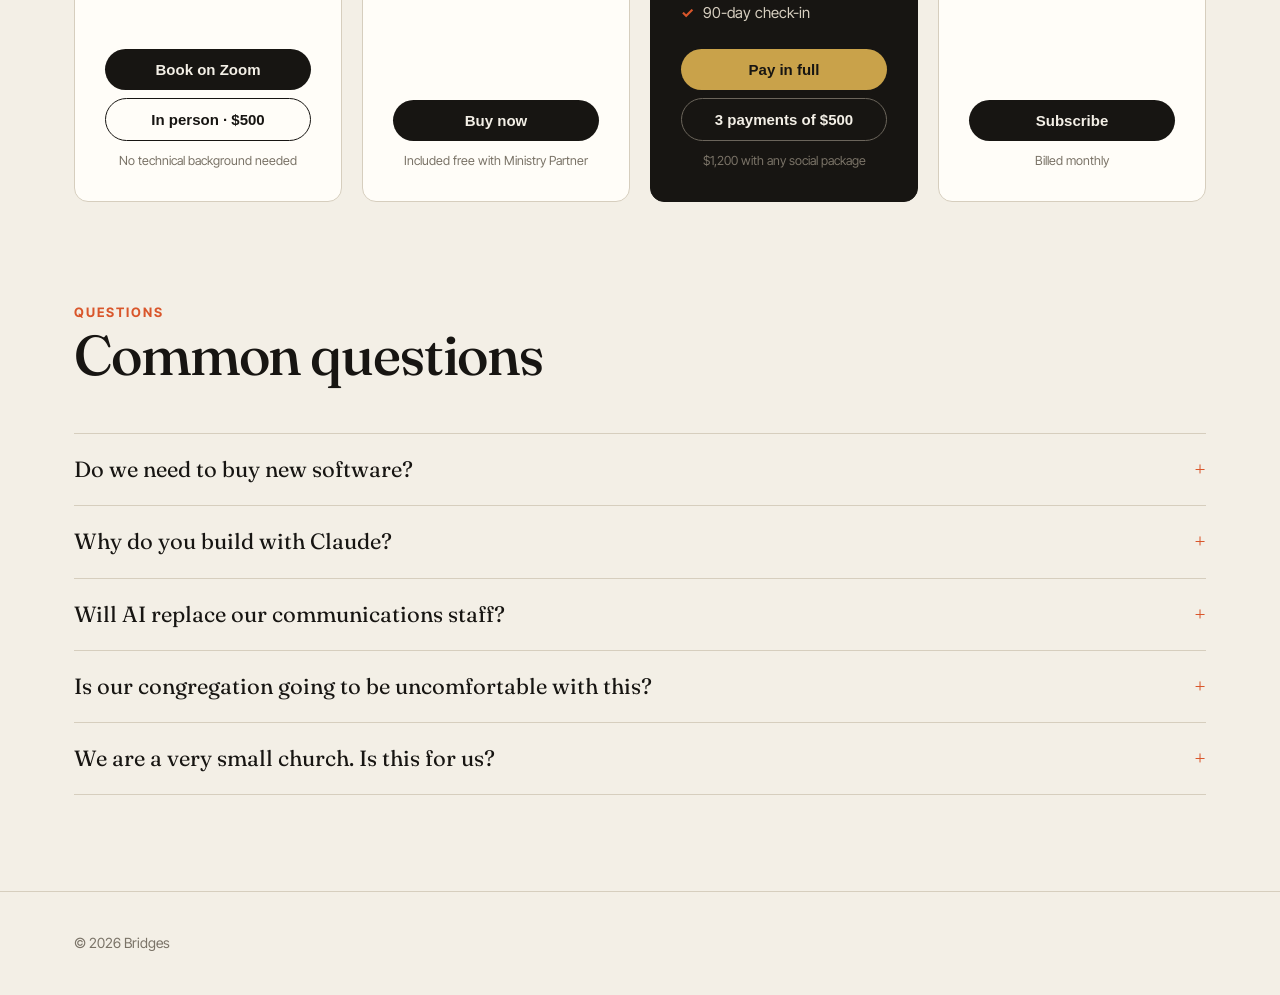
==== commit 473277cb: "Booking button links straight to Calendly; larger" ====
--- a/ai.html
+++ b/ai.html
@@ -245,25 +245,16 @@
 })();
 </script>
 <script>(function(){try{history.scrollRestoration="manual"}catch(e){}function top(){if(!location.hash)window.scrollTo(0,0)}top();setTimeout(top,80);addEventListener("load",function(){top();setTimeout(top,80)});addEventListener("pageshow",top);})();</script>
-<!-- Book a consultation floating button (Calendly popup) -->
-<link href="https://assets.calendly.com/assets/external/widget.css" rel="stylesheet">
+<!-- Book a consultation floating button (direct Calendly link) -->
 <style>
-.book-fab{position:fixed;right:22px;bottom:22px;z-index:9999;display:inline-flex;align-items:center;gap:10px;padding:14px 22px 14px 18px;border-radius:999px;background:#D9562B;color:#fff;font:600 15px/1 "Inter Tight",system-ui,-apple-system,sans-serif;text-decoration:none;box-shadow:0 10px 28px rgba(23,21,18,.28);transition:transform .2s ease,background .2s ease,box-shadow .2s ease}
-.book-fab:hover{background:#B3401B;transform:translateY(-2px);box-shadow:0 14px 32px rgba(23,21,18,.32)}
+.book-fab{position:fixed;right:24px;bottom:24px;z-index:9999;display:inline-flex;align-items:center;gap:10px;padding:16px 24px 16px 20px;border-radius:999px;background:#D9562B;color:#fff;font:700 16px/1 "Inter Tight",system-ui,-apple-system,sans-serif;text-decoration:none;box-shadow:0 10px 30px rgba(23,21,18,.35);border:2px solid #fff;transition:transform .2s ease,background .2s ease}
+.book-fab:hover{background:#B3401B;transform:translateY(-2px)}
 .book-fab:focus-visible{outline:3px solid #C9A24A;outline-offset:3px}
-.book-fab svg{width:18px;height:18px;flex:none}
-@media (max-width:600px){.book-fab{right:14px;bottom:14px;padding:12px 16px 12px 14px;font-size:14px}}
+.book-fab svg{width:20px;height:20px;flex:none}
+@media (max-width:600px){.book-fab{right:14px;bottom:14px;padding:13px 18px 13px 15px;font-size:15px}}
 @media print{.book-fab{display:none}}
 </style>
-<a class="book-fab" href="https://calendly.com/bridgesmedia-proton/free-20-minute-discovery-call" target="_blank" rel="noopener" aria-label="Book a free 20-minute consultation">
+<a class="book-fab" href="https://calendly.com/bridgesmedia-proton/free-20-minute-discovery-call" target="_blank" rel="noopener" aria-label="Book a free 20-minute consultation on Calendly (opens in a new tab)">
 <svg viewBox="0 0 24 24" fill="none" stroke="currentColor" stroke-width="2" stroke-linecap="round" stroke-linejoin="round" aria-hidden="true"><rect x="3" y="4.5" width="18" height="16" rx="2.5"/><path d="M8 2.5v4M16 2.5v4M3 9.5h18"/><path d="M9 15l2 2 4-4"/></svg>Book a free consultation</a>
-<script>
-(function(){
-  var a=document.querySelector('.book-fab');if(!a)return;
-  function load(){if(window.Calendly||document.querySelector('script[src*="assets.calendly.com/assets/external/widget.js"]'))return;var s=document.createElement('script');s.src='https://assets.calendly.com/assets/external/widget.js';s.async=true;document.body.appendChild(s);}
-  load();
-  a.addEventListener('click',function(e){if(window.Calendly&&Calendly.initPopupWidget){e.preventDefault();Calendly.initPopupWidget({url:a.href+'?hide_gdpr_banner=1&primary_color=d9562b'});}});
-})();
-</script>
 </body>
 </html>
